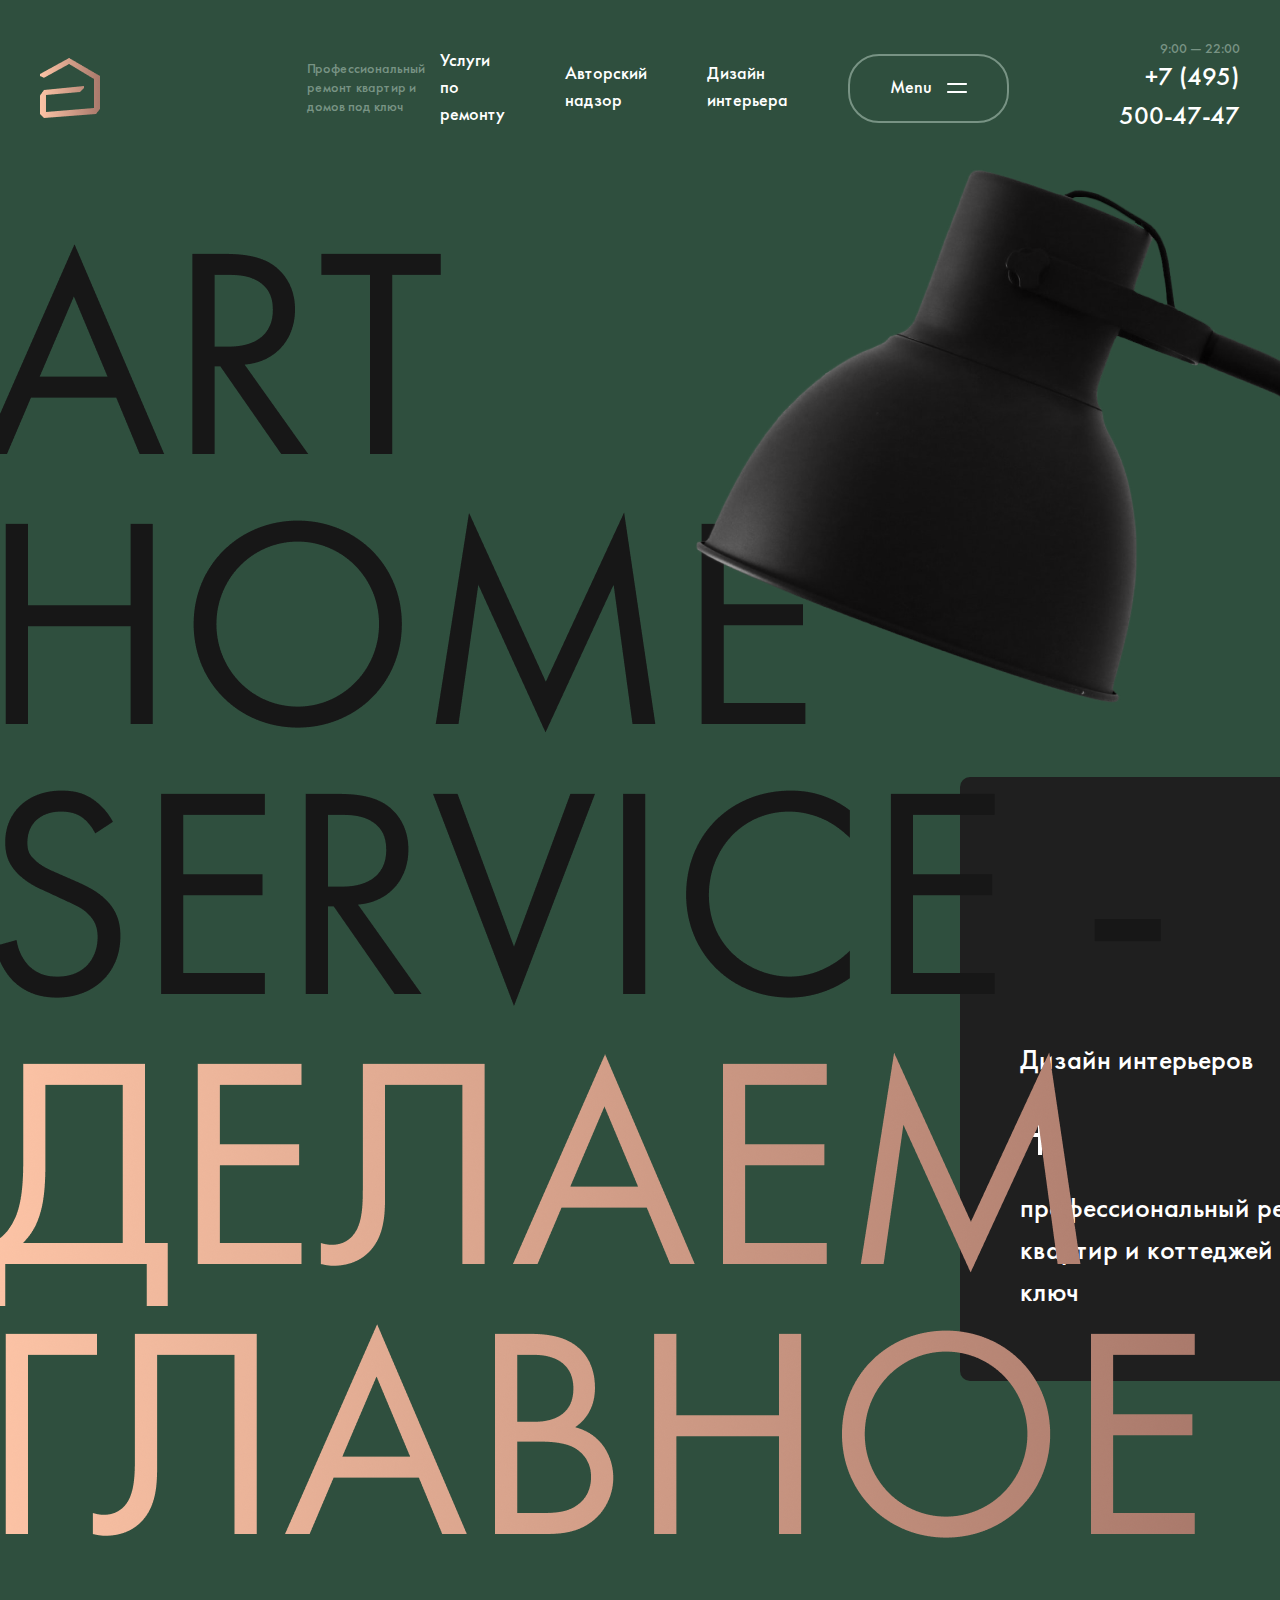
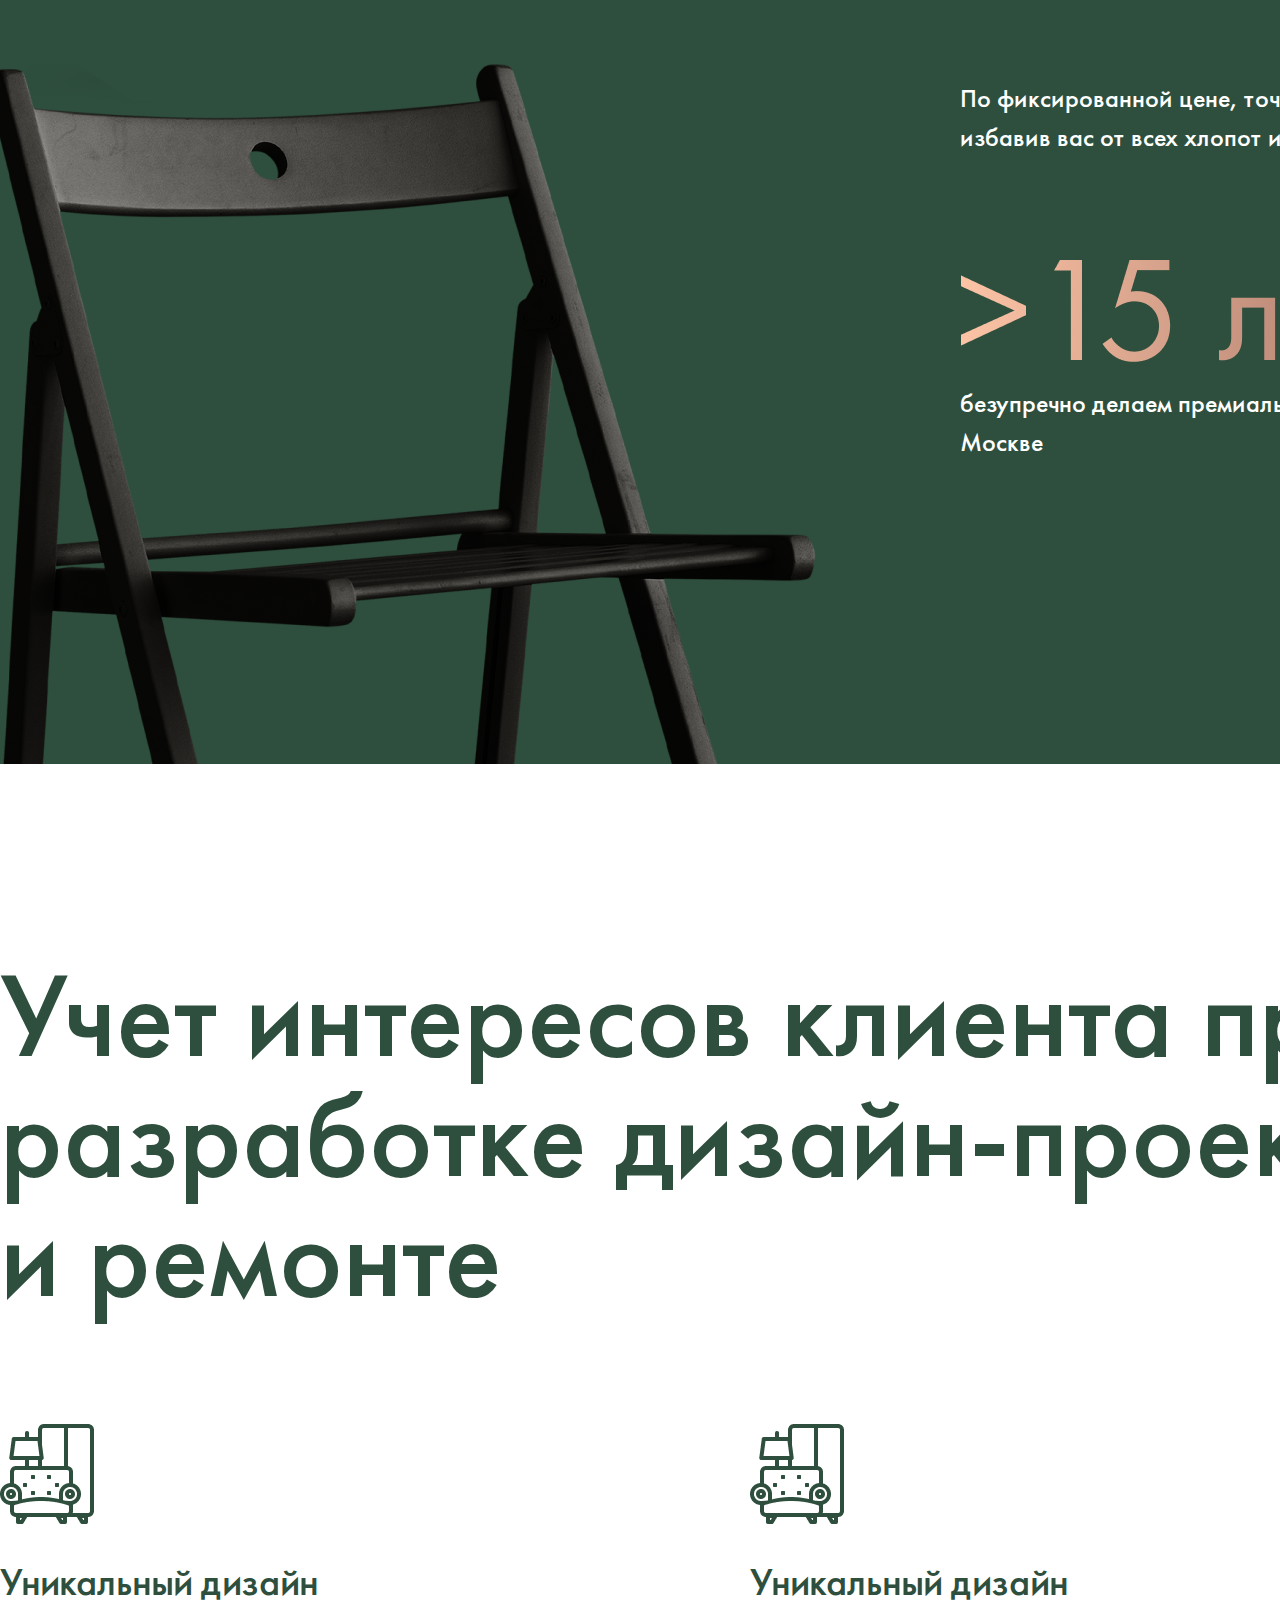
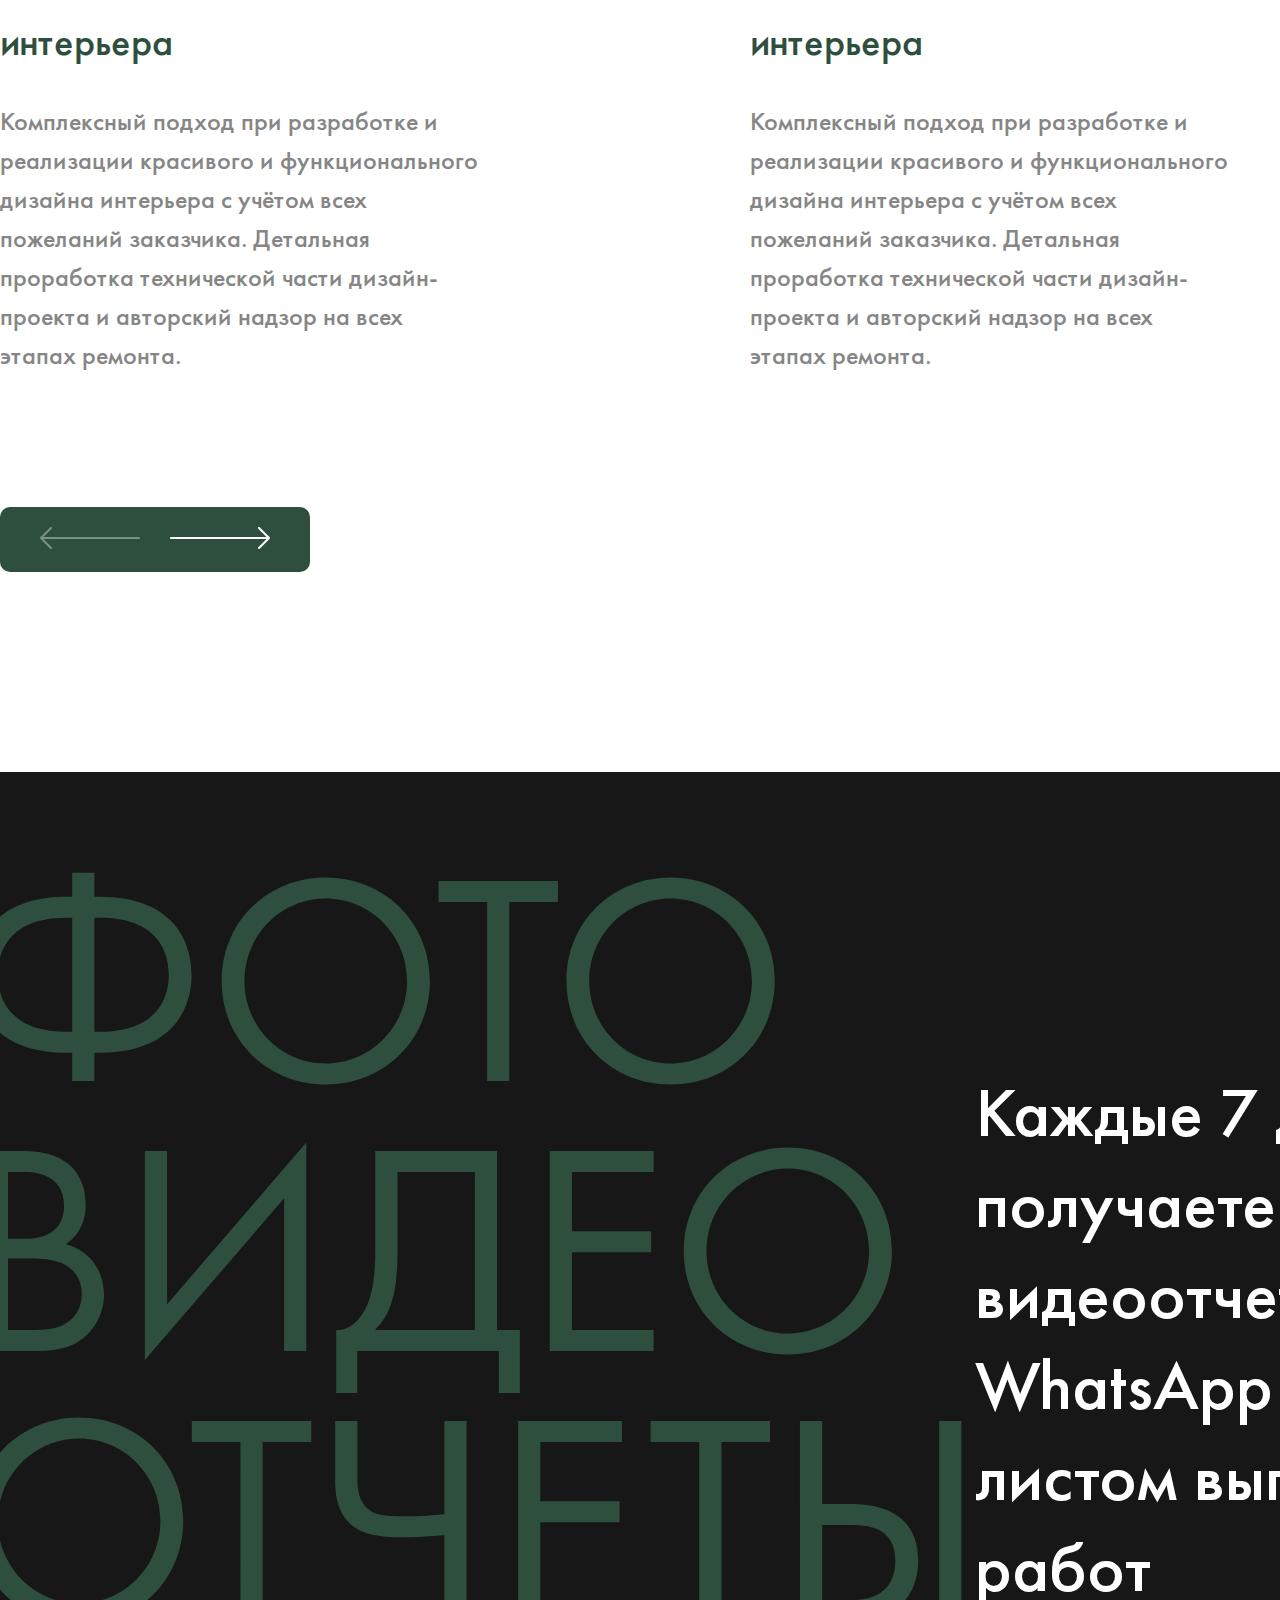
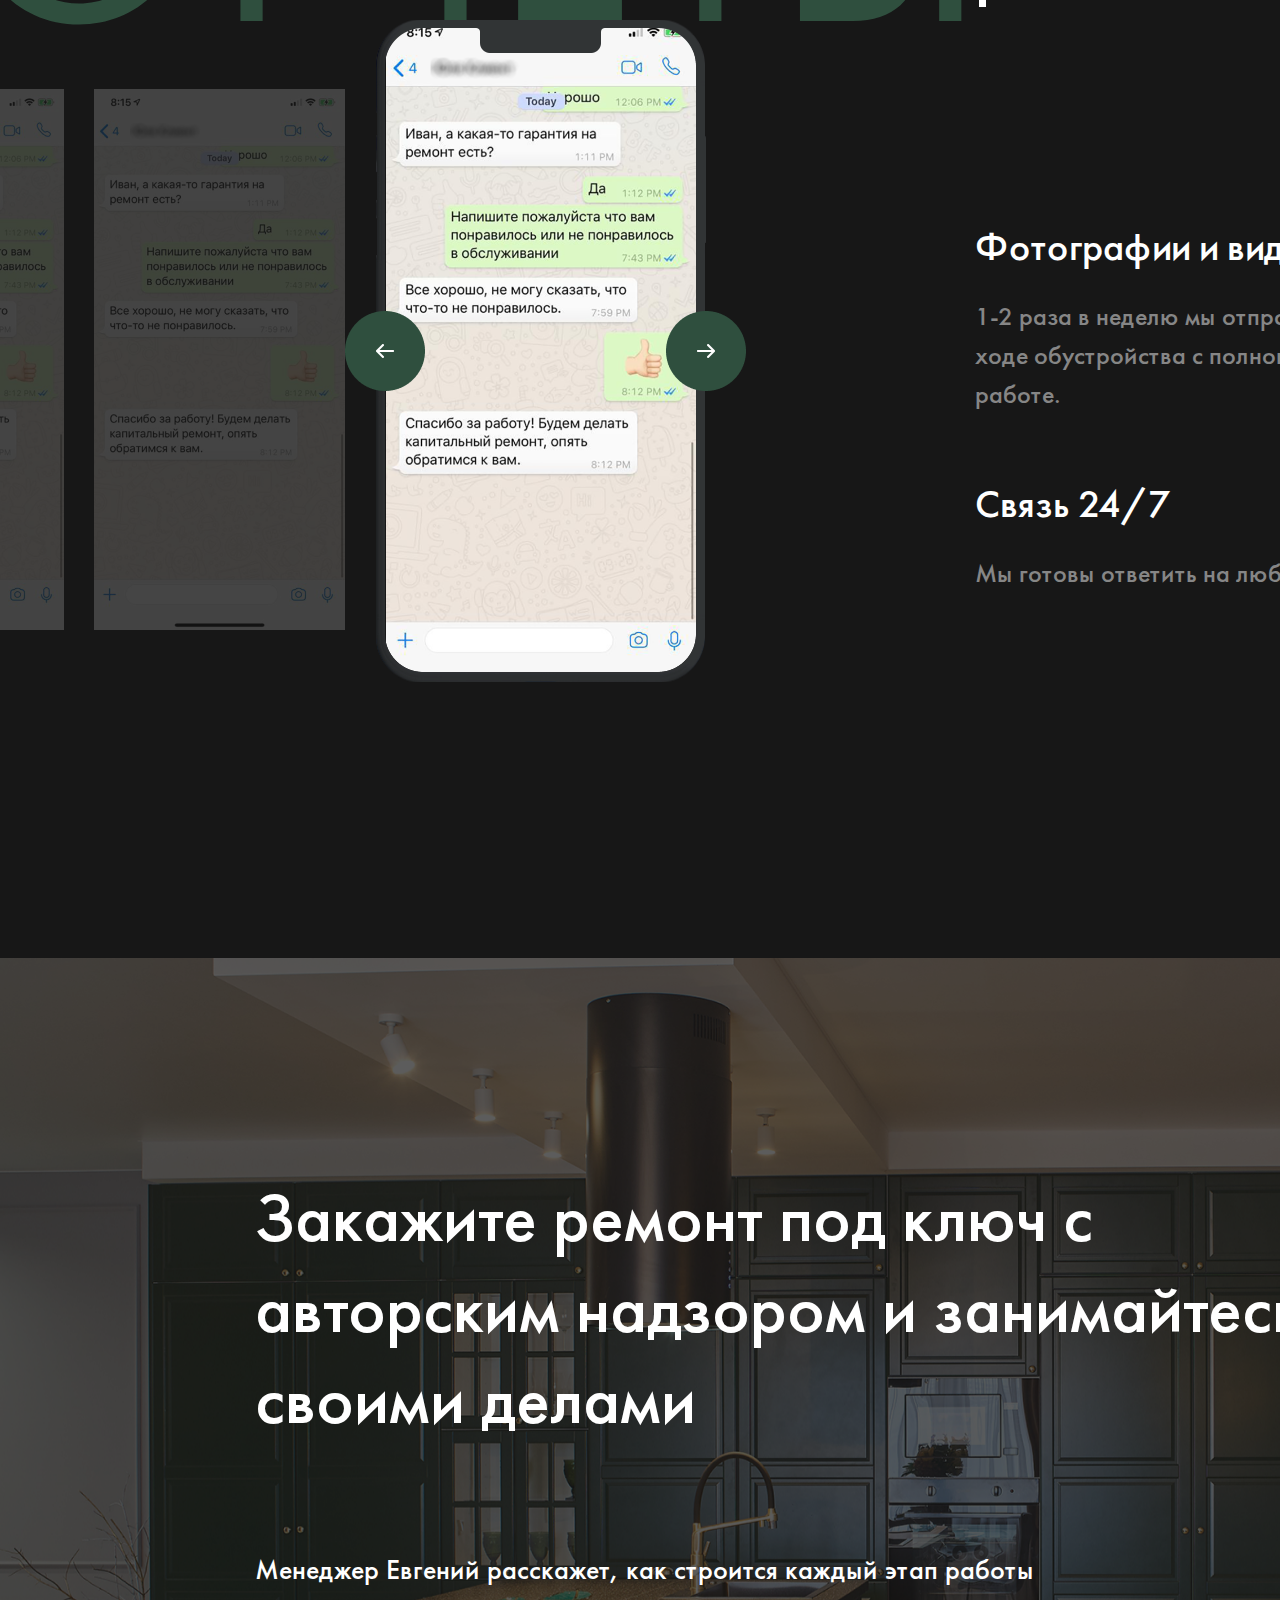
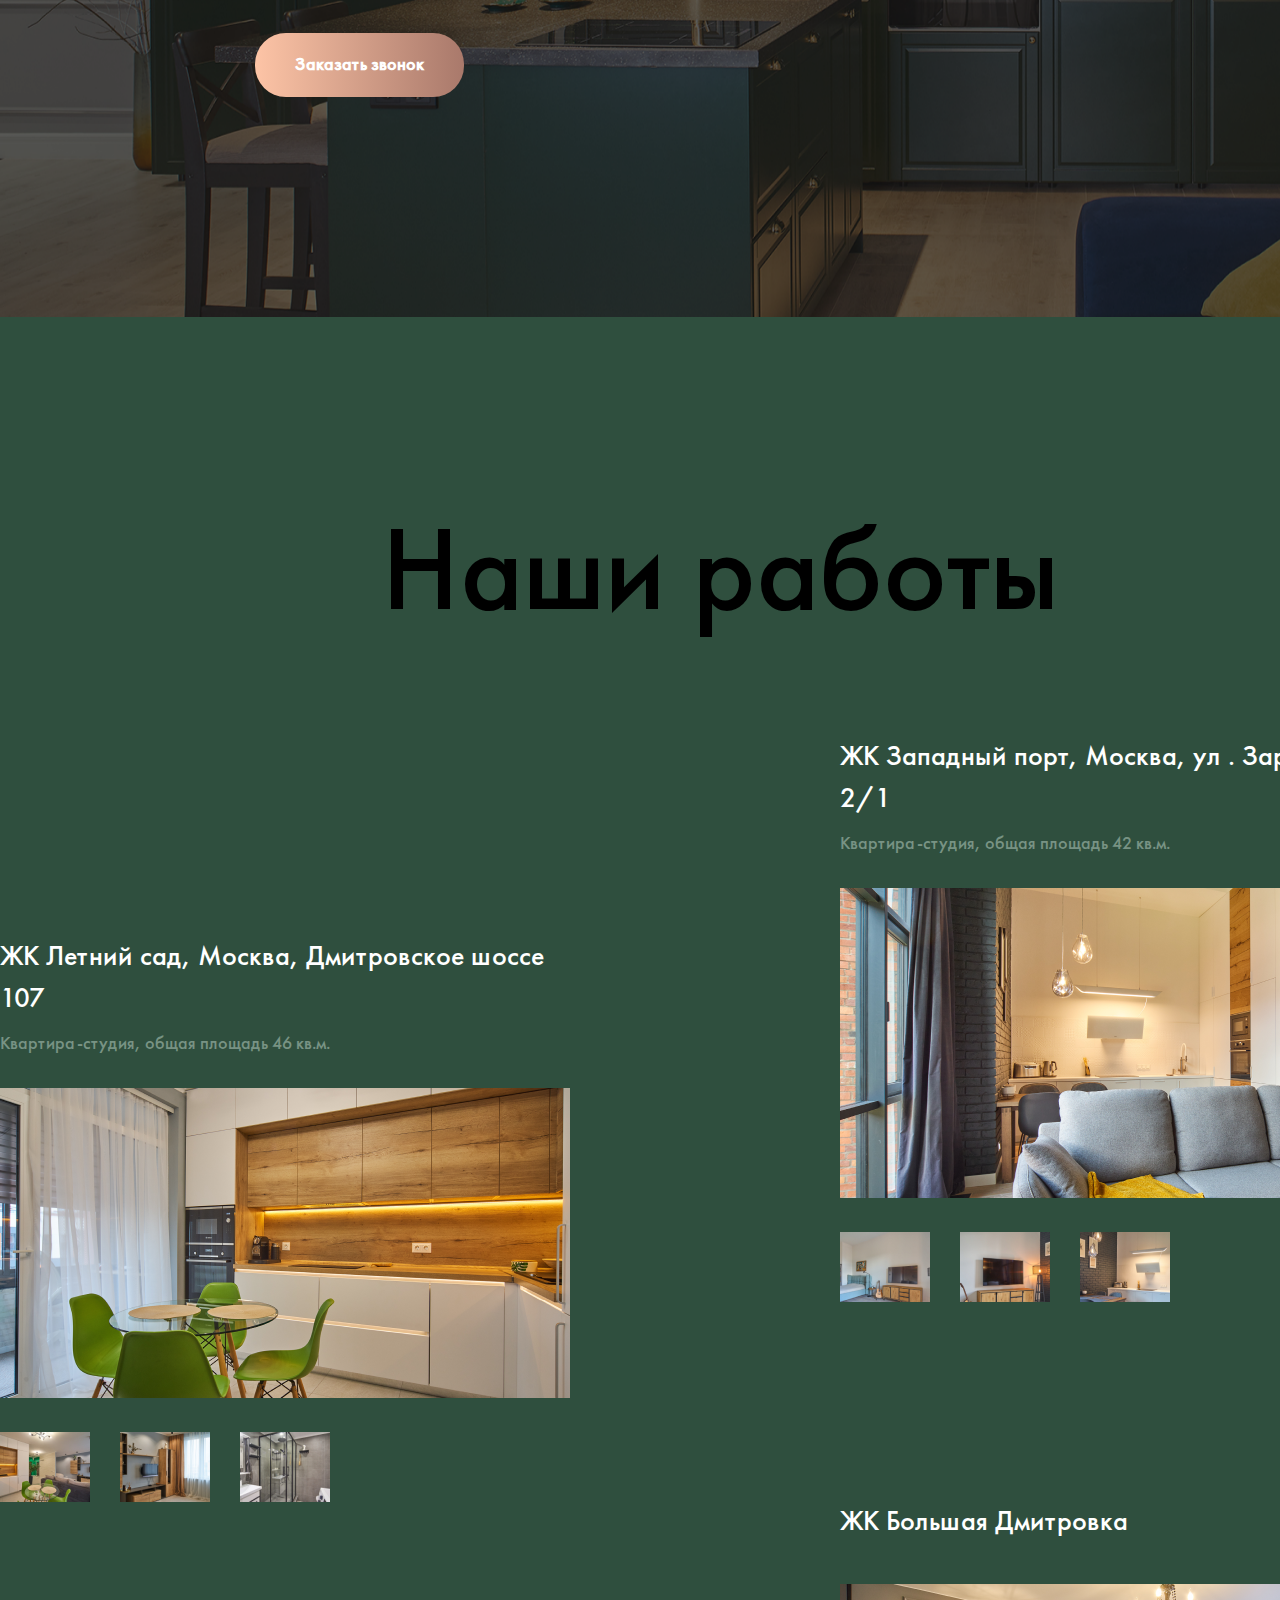
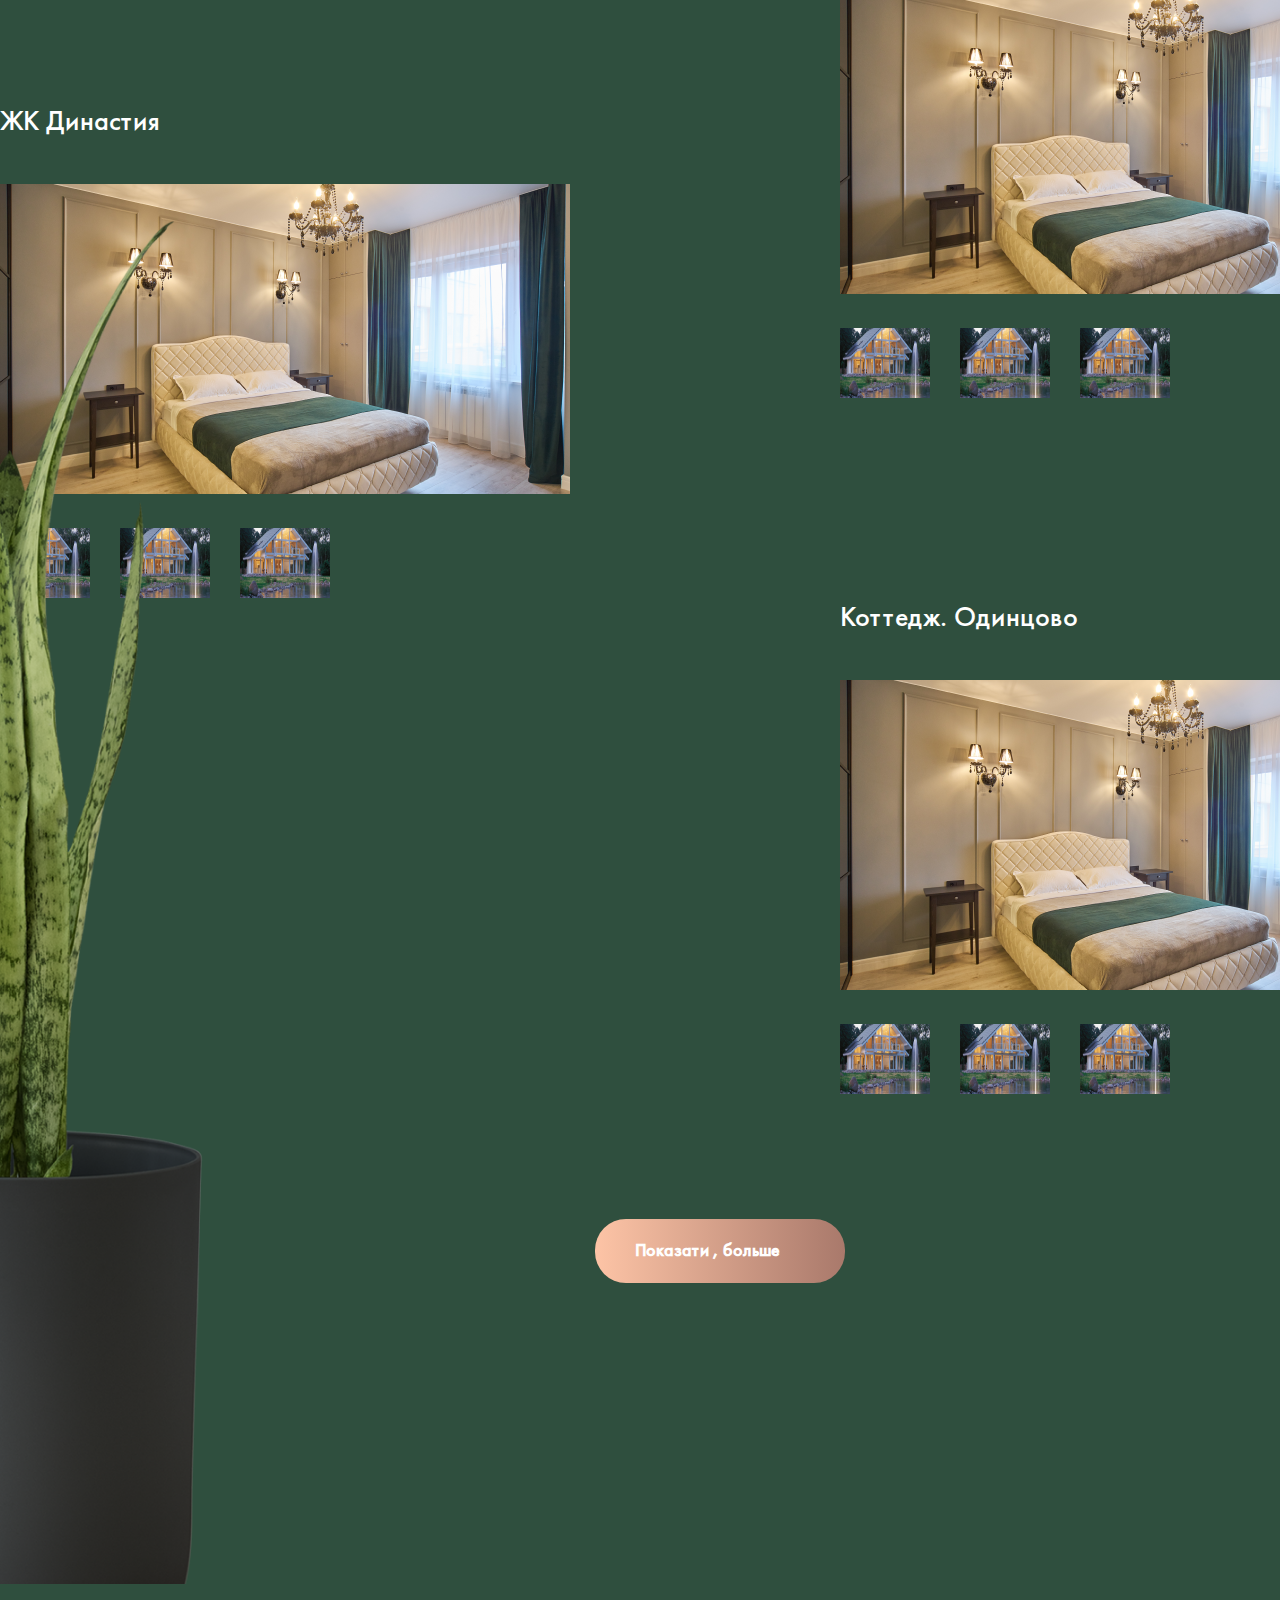
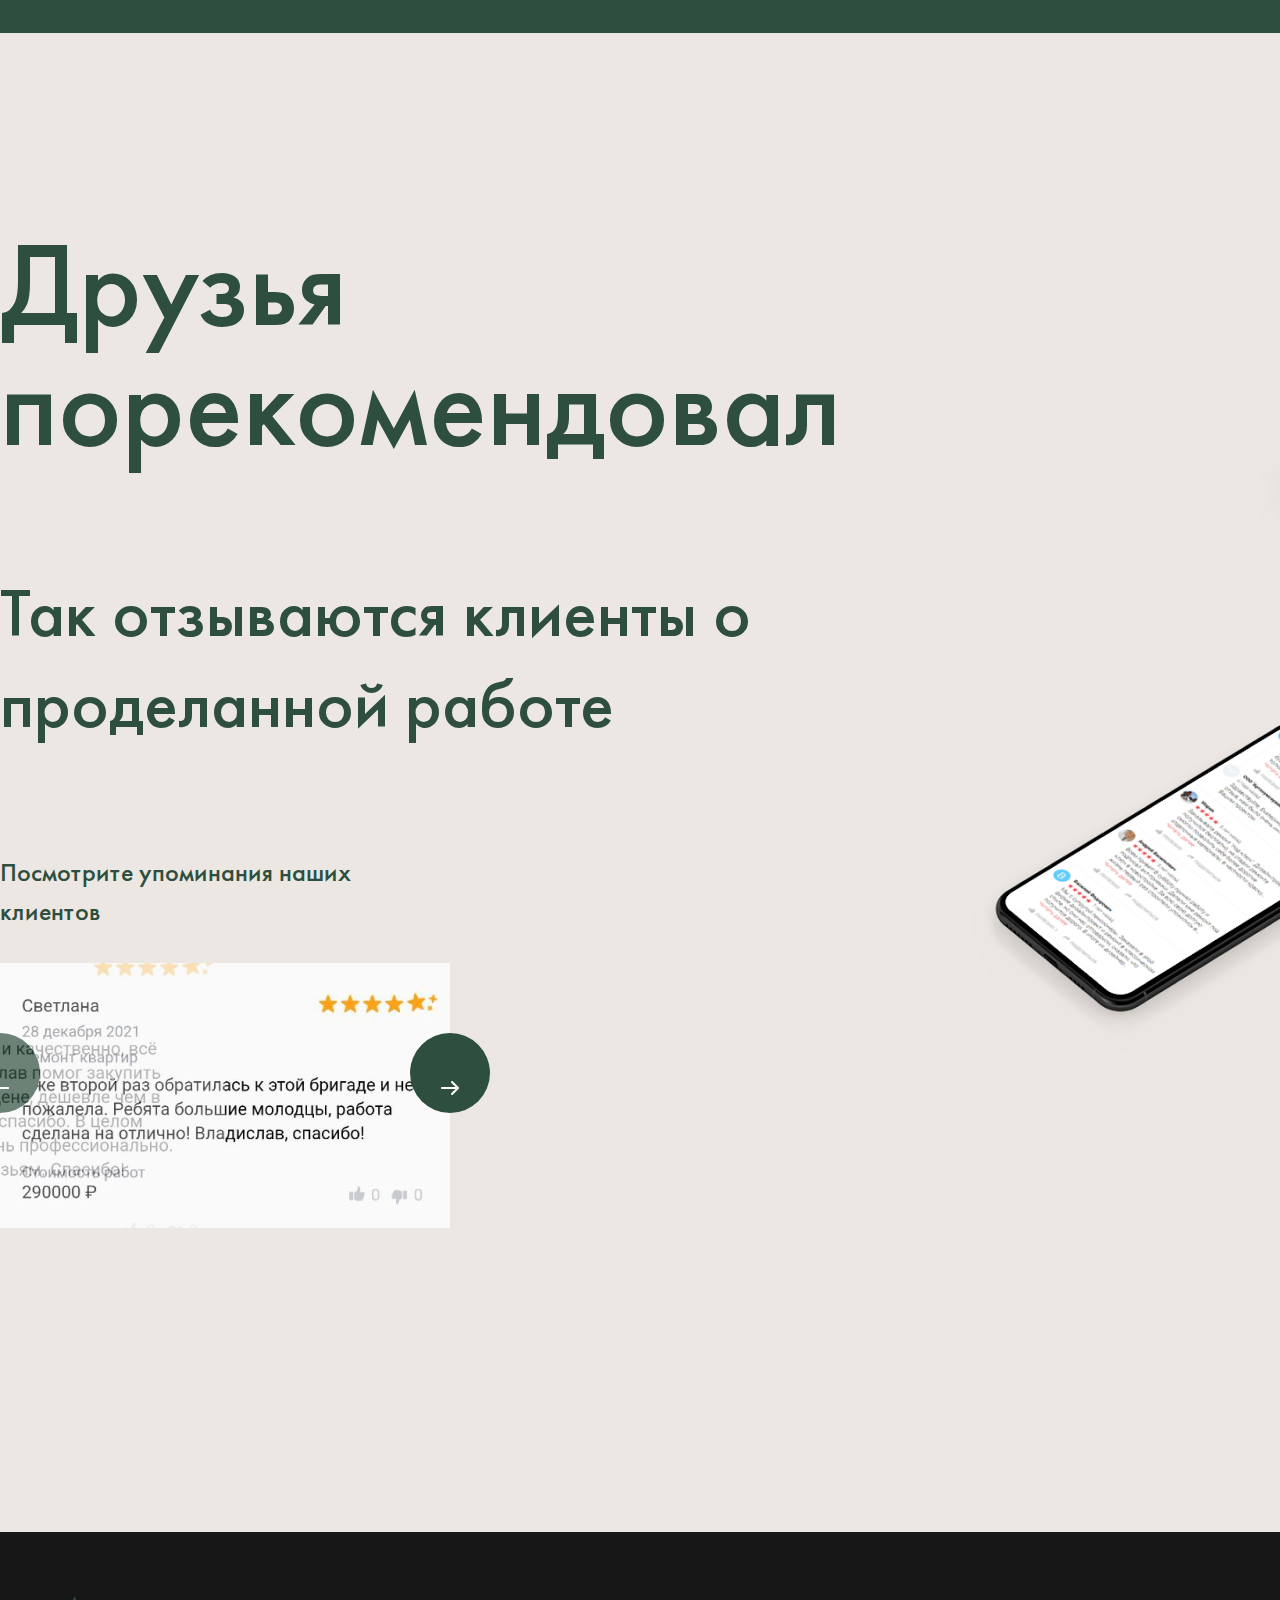
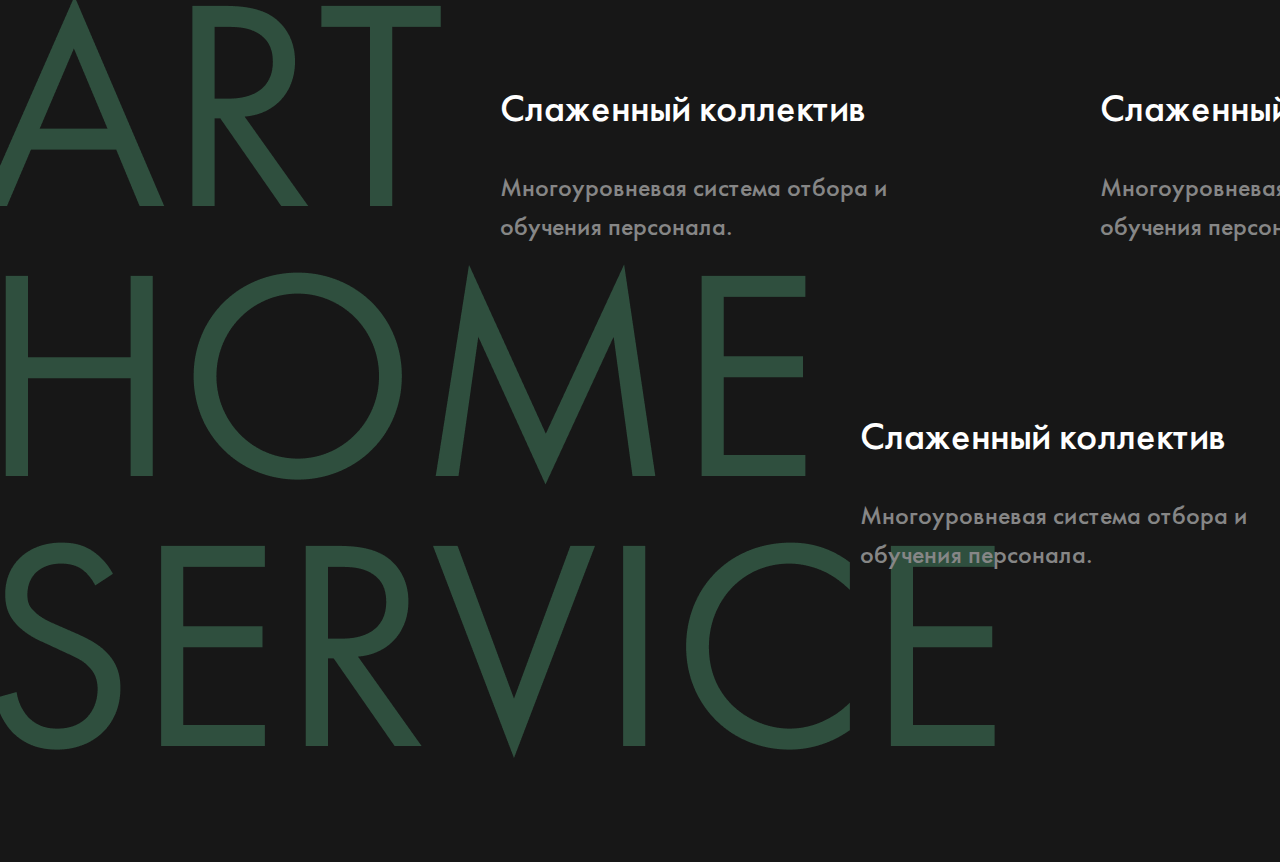
==== index.html @ cd0d554a "Bug Fixed" ====
<!DOCTYPE html>
<html lang="en">
  <head>
    <meta charset="UTF-8" />
    <meta name="viewport" content="width=device-width, initial-scale=1.0" />
    <link rel="stylesheet" href="./Font/stylesheet.css" />
    <link rel="stylesheet" href="./style/style.css" />
    <title>Art Home</title>
  </head>
  <body>
    <header>
      <div class="container-fluid">
        <nav class="navbar full-flex">
          <div class="navbar-left full-flex">
            <img src="./images/logo.png" alt="logo" class="logo" />

            <p class="logo-text col-4">
              Профессиональный ремонт квартир и домов под ключ
            </p>
          </div>
          <div class="navbar-right full-flex">
            <ul class="nav-menu full-flex">
              <li class="nav-item"><a href="#!">Услуги по ремонту</a></li>
              <li class="nav-item"><a href="#!">Авторский надзор</a></li>
              <li class="nav-item"><a href="#!">Дизайн интерьера</a></li>
            </ul>

            <button class="navbar-menu-btn full-flex">
              Menu <img src="./images/svg/IconInterface.svg" alt="svg" />
            </button>

            <a href="#!" class="number">
              <span class="number-time">9:00 — 22:00</span>
              <span class="number-num">+7 (495) 500-47-47</span>
            </a>
          </div>
        </nav>
      </div>

      <div class="container">
        <div class="hero col-4">
          <div class="hero-top">
            <!-- <img src="./images/img.png" class="hero-bg" alt="png"> -->
            <p class="hero-top-text">Дизайн интерьеров</p>
            <img src="./images/svg/plus.svg" alt="svg" />
            <p class="hero-top-text">
              профессиональный ремонт квартир и коттеджей под ключ
            </p>
          </div>
          <div class="hero-bottom">
            <p class="hero-bottom-text">
              По фиксированной цене, точно в срок и избавив вас от всех хлопот и
              стрессов.
            </p>

            <img src="./images/_15 лет.png" alt="png" />
            <p class="hero-bottom-text">
              безупречно делаем премиальный ремонт в Москве
            </p>
          </div>
        </div>
      </div>

      <div class="absolutes">
        <img class="bg-text" src="./images/text-bg-header.png" alt="png" />
        <img class="bg-lamp" src="./images/lamp.png" alt="png" />
        <img class="bg-chair" src="./images/chair.png" alt="png" />
      </div>
    </header>

    <main>
      <section class="advertisement">
        <div class="container">
          <h2 class="advert-title section-title-green">
            Учет интересов клиента при разработке дизайн-проекта и ремонте
          </h2>
          <div class="row">
            <div class="col-4">
              <div class="card">
                <img src="./images/design.png" alt="" />
                <h3 class="card-title">Уникальный дизайн интерьера</h3>
                <p class="card-description">
                  Комплексный подход при разработке и реализации красивого и
                  функционального дизайна интерьера с учётом всех пожеланий
                  заказчика. Детальная проработка технической части
                  дизайн-проекта и авторский надзор на всех этапах ремонта.
                </p>
              </div>
            </div>
            <div class="col-4">
              <div class="card">
                <img src="./images/design.png" alt="" />
                <h3 class="card-title">Уникальный дизайн интерьера</h3>
                <p class="card-description">
                  Комплексный подход при разработке и реализации красивого и
                  функционального дизайна интерьера с учётом всех пожеланий
                  заказчика. Детальная проработка технической части
                  дизайн-проекта и авторский надзор на всех этапах ремонта.
                </p>
              </div>
            </div>
          </div>
          <div class="buttons">
            <button class="next">
              <img src="./images/svg/IconInterface (1).svg" alt="" />
            </button>
            <button class="prev">
              <img src="./images/svg/IconInterface (2).svg" alt="" />
            </button>
          </div>
        </div>
      </section>

      <section class="foto_video">
        <div class="pointer">
          <img class="fotoo" src="./images/фото видео отчеты (1).svg" alt="" />
          <img class="gallery" src="./images/gallery.png" alt="" />
          <img class="armchair" src="./images/armchair.png" alt="" />
        </div>
        <div class="text">
          <h1>
            Каждые 7 дней вы получаете <span>фото- и видеоотчет</span> на
            WhatsApp с чек-листом выполненных работ
          </h1>
          <h2 class="Фотографии">Фотографии и видео</h2>
          <p>
            1-2 раза в неделю мы отправляем вам фотографии и видео о ходе
            обустройства с полноценным отчетом о проделанной работе.
          </p>
          <h2>Связь 24/7</h2>
          <p>Мы готовы ответить на любой вопрос в удобное время.</p>
        </div>
      </section>
      <section class="Order">
        <div class="container">
          <div class="repair col-9">
            <h1>
              Закажите ремонт под ключ с авторским надзором и занимайтесь своими
              делами
            </h1>
            <p>Менеджер Евгений расскажет, как строится каждый этап работы</p>
            <button>Заказать звонок</button>
          </div>
        </div>
      </section>
      <section class="out-work">
        <div class="fiower">
          <img class="fiower-img" src="./images/flower.png" alt="" />
        </div>
        <div class="container">
          <h2 class="section-title-gradient">Наши работы</h2>
          <div class="out-work-content">
            <div class="content-left">
              <div class="content-card">
                <h3 class="card-title">
                  ЖК Летний сад, Москва, Дмитровское шоссе 107
                </h3>

                <p class="card-description">
                  Квартира-студия, общая площадь 46 кв.м.
                </p>

                <div class="images">
                  <div class="image-top">
                    <img src="./images/IMGP1030 1.png" alt="" />
                  </div>
                  <div class="image-bottom">
                    <img src="./images/img (2).png" alt="" />
                    <img src="./images/img (3).png" alt="" />
                    <img src="./images/img (4).png" alt="" />
                  </div>
                </div>
              </div>
              <div class="content-card">
                <h3 class="card-title">ЖК Династия</h3>
                <div class="images">
                  <div class="image-top">
                    <img class="image" src="./images/img (1).png" alt="" />
                  </div>
                  <div class="image-bottom">
                    <img src="./images/image 21 (1).png" alt="" />
                    <img src="./images/image 21 (1).png" alt="" />
                    <img src="./images/image 21 (1).png" alt="" />
                  </div>
                </div>
              </div>
            </div>
            <div class="content-right">
              <div class="content-card">
                <h3 class="card-title">
                  ЖК Западный порт, Москва, ул . Заречная 2/1
                </h3>

                <p class="card-description">
                  Квартира-студия, общая площадь 42 кв.м.
                </p>

                <div class="images">
                  <div class="image-top">
                    <img src="./images/img (5).png" alt="" />
                  </div>
                  <div class="image-bottom">
                    <img src="./images/img (6).png" alt="" />
                    <img src="./images/img (7).png" alt="" />
                    <img src="./images/img (8).png" alt="" />
                  </div>
                </div>
              </div>
              <div class="content-card">
                <h3 class="card-title">ЖК Большая Дмитровка</h3>
                <div class="images">
                  <div class="image-top">
                    <img class="image" src="./images/img (1).png" alt="" />
                  </div>
                  <div class="image-bottom">
                    <img src="./images/image 21 (1).png" alt="" />
                    <img src="./images/image 21 (1).png" alt="" />
                    <img src="./images/image 21 (1).png" alt="" />
                  </div>
                </div>
              </div>
              <div class="content-card">
                <h3 class="card-title">Коттедж. Одинцово</h3>
                <div class="images">
                  <div class="image-top">
                    <img class="image" src="./images/img (1).png" alt="" />
                  </div>
                  <div class="image-bottom">
                    <img src="./images/image 21 (1).png" alt="" />
                    <img src="./images/image 21 (1).png" alt="" />
                    <img src="./images/image 21 (1).png" alt="" />
                  </div>
                </div>
              </div>
            </div>
          </div>
          <div class="button">
            <button>Показати , больше</button>
          </div>
        </div>
      </section>
      <section class="Friends">
        <div class="container">
          <div class="recommended">
            <h1>Друзья порекомендовали</h1>
            <p>Так отзываются клиенты о проделанной работе</p>
          </div>
          <div class="look">
            <p>Посмотрите упоминания наших клиентов</p>
            <div class="position">
              <div class="position1">
                <img src="./images/IconInterface (6).png" alt="">
              </div>
              <div class="position2">
                <img src="./images/IconInterface (5).png" alt="">
              </div>
            </div>
            <img src="./images/img2.png" alt="">
          </div>
          <div class="More">
            <img src="./images/rating.svg" alt="">
            <h3>Более 30 живых отзывов на <span>profi.ru</span></h3>
          </div>
          <img class="img1" src="./images/img1.png" alt="">
          <img class="mockup_main" src="./images/mockup_main.png" alt="">
        </div>
      </section>
      <section class="slide">
        <img src="./images/text_bg.png" class="title-image" alt="png">

        <div class="container">
            <div class="slider">
                <div class="position-slider">
                    <div class="slider-list list-top">
                        <div class="slider-card">
                            <h3 class="slider-card-title">Слаженный коллектив</h3>
                            <p class="slider-card-description">Многоуровневая система отбора и обучения персонала.</p>
                        </div>
                        <div class="slider-card">
                            <h3 class="slider-card-title">Слаженный коллектив</h3>
                            <p class="slider-card-description">Многоуровневая система отбора и обучения персонала.</p>
                        </div>
                    </div>
                    <div class="slider-list list-bottom">
                        <div class="slider-card">
                            <h3 class="slider-card-title">Слаженный коллектив</h3>
                            <p class="slider-card-description">Многоуровневая система отбора и обучения персонала.</p>
                        </div>
                        <div class="slider-card">
                            <h3 class="slider-card-title">Слаженный коллектив</h3>
                            <p class="slider-card-description">Многоуровневая система отбора и обучения персонала.</p>
                        </div>
                    </div>
                </div>
            </div>

        </div>

    </section>
    </main>
  </body>
</html>
---- Font/stylesheet.css ----
@font-face {
    font-family: 'Futura PT';
    src: url('FuturaPTMedium.eot');
    src: url('FuturaPTMedium.eot?#iefix') format('embedded-opentype'),
        url('FuturaPTMedium.woff2') format('woff2'),
        url('FuturaPTMedium.woff') format('woff'),
        url('FuturaPTMedium.ttf') format('truetype');
    font-weight: 500;
    font-style: normal;
    font-display: swap;
}

@font-face {
    font-family: 'Futura PT Demi';
    src: url('FuturaPTDemi.eot');
    src: url('FuturaPTDemi.eot?#iefix') format('embedded-opentype'),
        url('FuturaPTDemi.woff2') format('woff2'),
        url('FuturaPTDemi.woff') format('woff'),
        url('FuturaPTDemi.ttf') format('truetype');
    font-weight: normal;
    font-style: normal;
    font-display: swap;
}

@font-face {
    font-family: 'Futura PT Book';
    src: url('FuturaPTBook.eot');
    src: url('FuturaPTBook.eot?#iefix') format('embedded-opentype'),
        url('FuturaPTBook.woff2') format('woff2'),
        url('FuturaPTBook.woff') format('woff'),
        url('FuturaPTBook.ttf') format('truetype');
    font-weight: normal;
    font-style: normal;
    font-display: swap;
}
---- style/style.css ----
@import url(./global.css);
@import url(./grid.css);
@import url(./navbar.css);

header {
  background-color: var(--color-green);
  padding-bottom: 200px;
  position: relative;
}

header .container {
  display: flex;
  justify-content: end;
}

.hero {
  margin-top: 600px;
}

.hero-top {
  background-color: var(--color-dark2);
  border-radius: 10px;

  margin-bottom: 300px;
  padding: 264px 60px 66px;
}

.hero .hero-top .hero-top-text {
  font-family: Futura PT;
  font-size: 28px;
  font-weight: 400;
  line-height: 42px;
  text-align: left;

  color: var(--color-white);
}

.hero .hero-top img {
  margin: 32px 0 30px;
}

.hero .hero-bottom .hero-bottom-text {
  font-family: Futura PT;
  font-size: 26px;
  font-weight: 400;
  line-height: 39px;
  text-align: left;

  color: var(--color-white);
  margin-bottom: 100px;
}

.hero .hero-bottom img {
  margin-bottom: 20px;
}

.absolutes .bg-text {
  position: absolute;
  left: 0;
  top: 244px;
}

.absolutes .bg-chair {
  position: absolute;
  bottom: 0;
  left: 0;
}

.absolutes .bg-lamp {
  position: absolute;
  right: 0;
  top: 169px;
}

/* ============================================      */

.advertisement {
  padding: 200px 0;
}

.advertisement .row {
  gap: 270px;
}

.advertisement .card {
  display: flex;
  flex-direction: column;
  gap: 30px;
  align-items: flex-start;
}

.advertisement .card .card-title {
  font-family: Futura PT;
  font-size: 40px;
  font-weight: 400;
  line-height: 60px;
  text-align: left;

  color: var(--color-green);
}

.advertisement .card .card-description {
  font-family: Futura PT;
  font-size: 26px;
  font-weight: 400;
  line-height: 39px;
  text-align: left;

  color: var(--color-gray);
}

.advertisement .buttons {
  margin-top: 130px;
  display: flex;
}

.advertisement .buttons button {
  padding: 20px 40px;
  background-color: var(--color-green);
  border: none;
}

.advertisement .buttons .prev {
  border-top-right-radius: 10px;
  border-bottom-right-radius: 10px;
  padding-left: 15px;
}
.advertisement .buttons .next {
  border-top-left-radius: 10px;
  border-bottom-left-radius: 10px;
  padding-right: 15px;
}

.foto_video {
  position: relative;
  background: var(--color-dark);
  padding: 301px 975px 363px;
}

.pointer .fotoo {
  position: absolute;
  left: -20px;
  top: 100px;
}

.pointer .gallery {
  position: absolute;
  top: 848px;
  left: 0px;
}

.pointer .armchair {
  position: absolute;
  right: 0;
  top: 1146px;
}

.text {
  width: 690px;
}

.text h1 {
  font-family: Futura PT;
  font-size: 70px;
  font-weight: 400;
  line-height: 91px;
  text-align: left;
  color: var(--color-white);
}

.text .Фотографии {
  font-family: Futura PT;
  font-size: 40px;
  font-weight: 400;
  line-height: 60px;
  text-align: left;
  color: var(--color-white);
  margin-top: 200px;
}

.text p {
  font-family: Futura PT;
  font-size: 26px;
  font-weight: 400;
  line-height: 39px;
  text-align: left;
  color: var(--color-gray);
  margin-top: 20px;
}

.text h2 {
  font-family: Futura PT;
  font-size: 40px;
  font-weight: 400;
  line-height: 60px;
  text-align: left;
  margin-top: 60px;
  color: var(--color-white);
}

.Order {
  background-image: url(./../images/bg.png);
  background-color: var(--color-dark);
  padding: 220px 255px;
}

.repair h1 {
  font-family: Futura PT;
  font-size: 70px;
  font-weight: 400;
  line-height: 91px;
  text-align: left;
  color: var(--color-white);
}

.repair p {
  font-family: Futura PT;
  font-size: 28px;
  font-weight: 400;
  line-height: 42px;
  text-align: left;
  color: var(--color-white);
  margin-top: 100px;
}

.repair button {
  color: 2;
  padding: 20px 40px;
  border-radius: 31px 31px;
  background: linear-gradient(90deg, #fdc4a6 0%, #a9796b 100%);
  font-family: Futura PT;
  font-size: 18px;
  font-weight: 600;
  line-height: 24.3px;
  text-align: left;
  border: none;
  color: var(--color-white);
  margin-top: 40px;
}

.out-work {
  background-color: var(--color-green);
  padding: 200px 0;
}

.out-work .section-title-gradient {
  margin-bottom: 100px;
}

.out-work .out-work-content {
  display: flex;
  gap: 270px;
}

.out-work .out-work-content .content-left,
.out-work .out-work-content .content-right {
  display: flex;
  flex-direction: column;
  gap: 200px;
  width: 570px;
}

.out-work .out-work-content .content-left {
  padding-top: 200px;
}

.out-work .out-work-content .content-card .card-title {
  font-family: Futura PT;
  font-size: 28px;
  font-weight: 400;
  line-height: 42px;
  text-align: left;
  color: var(--color-white);
  margin-bottom: 10px;
}

.out-work .out-work-content .content-card .card-description {
  font-family: Futura PT;
  font-size: 18px;
  font-weight: 400;
  line-height: 27px;
  text-align: left;

  color: var(--color-green-light);
  margin-bottom: 30px;
}

.out-work .out-work-content .content-card .images .image-bottom {
  display: flex;
  gap: 30px;
  width: 90px;
  height: 70px;
  margin-top: 30px;
}

.out-work .out-work-content .content-card .images .image-bottom img {
  width: 100%;
}

.image-top .image {
  margin-top: 30px;
}

.fiower {
  position: relative;
}

.fiower-img {
  position: absolute;
  left: 0px;
  top: 1304px;
}

.out-work button {
  width: 250px;
  height: 64px;
  padding: 20px 40px;
  border-radius: 31px;
  border: none;
  background: linear-gradient(90deg, #fdc4a6 0%, #a9796b 100%);
  font-family: Futura PT;
  font-size: 18px;
  font-weight: 600;
  line-height: 24.3px;
  text-align: left;
  color: var(--color-white);
  margin: 125px 0px 150px;
}

.out-work .button {
  display: flex;
  justify-content: center;
}

.Friends {
  position: relative;
  padding: 200px 0px 300px;
  background: var(--color-light-beige);
}

.recommended {
  width: 930px;
  z-index: 1;
}

.recommended h1 {
  font-family: Futura PT;
  font-size: 120px;
  font-weight: 400;
  line-height: 120px;
  text-align: left;
  color: var(--color-green);
}

.recommended p {
  font-family: Futura PT;
  font-size: 70px;
  font-weight: 400;
  line-height: 91px;
  text-align: left;
  color: var(--color-green);
  margin-top: 100px;
}

.look {
  width: 450px;
  margin-top: 100px;
}

.look p {
  font-family: Futura PT;
  font-size: 26px;
  font-weight: 400;
  line-height: 39px;
  text-align: left;
  color: var(--color-green);
  width: 434px;
}

.look img {
  margin-top: 30px;
}

.position {
  position: relative;
}

.position .position1,
.position .position2 {
  width: 80px;
  height: 80px;
  border-radius: 40px;
  background: var(--color-green);
  display: flex;
  align-items: center;
  justify-content: center;
  position: absolute;
  top: 100px;
}

.position .position1 {
  left: -40px;
}

.position .position2 {
  left: 410px;
}

.More {
  position: absolute;
  left: 1095px;
  top: 582px;
  z-index: 1;
}

.More h3 {
  font-family: Futura PT;
  font-size: 40px;
  font-weight: 400;
  line-height: 60px;
  text-align: left;
  margin-top: 400px;
  width: 310px;
}

.More h3 samp {
  color: linear-gradient(90deg, #fdc4a6 0%, #a9796b 100%);
}

.img1 {
  position: absolute;
  top: 930px;
  left: 0px;
}

.mockup_main {
  position: absolute;
  left: 839px;
  top: 0px;
  z-index: 2;
}

.slide {
  padding: 148px 0;
  background-color: var(--color-dark);
  position: relative;
  height: 930px;
  overflow: hidden;
}

.slide .title-image {
  position: absolute;
  top: 60px;
  left: 0;
}

.slide .slider {
  position: relative;
  padding-left: 500px;
}

.slide .slider .position-slider {
  position: absolute;
}

.slider .position-slider .slider-list {
  display: flex;
  align-items: center;
  gap: 150px;
}

.slider .position-slider .list-bottom {
  margin-top: 160px;
  padding-left: 360px;
}

.slider .position-slider .slider-list .slider-card{
  width: 450px;
}

.slider .position-slider .slider-list .slider-card-title {
  font-family: Futura PT;
  font-size: 40px;
  font-weight: 400;
  line-height: 60px;
  text-align: left;

  color: var(--color-white);
  margin-bottom: 30px;
}

.slider .position-slider .slider-list .slider-card-description {
  font-family: Futura PT;
  font-size: 26px;
  font-weight: 400;
  line-height: 39px;
  text-align: left;

  color: var(--color-gray);
}
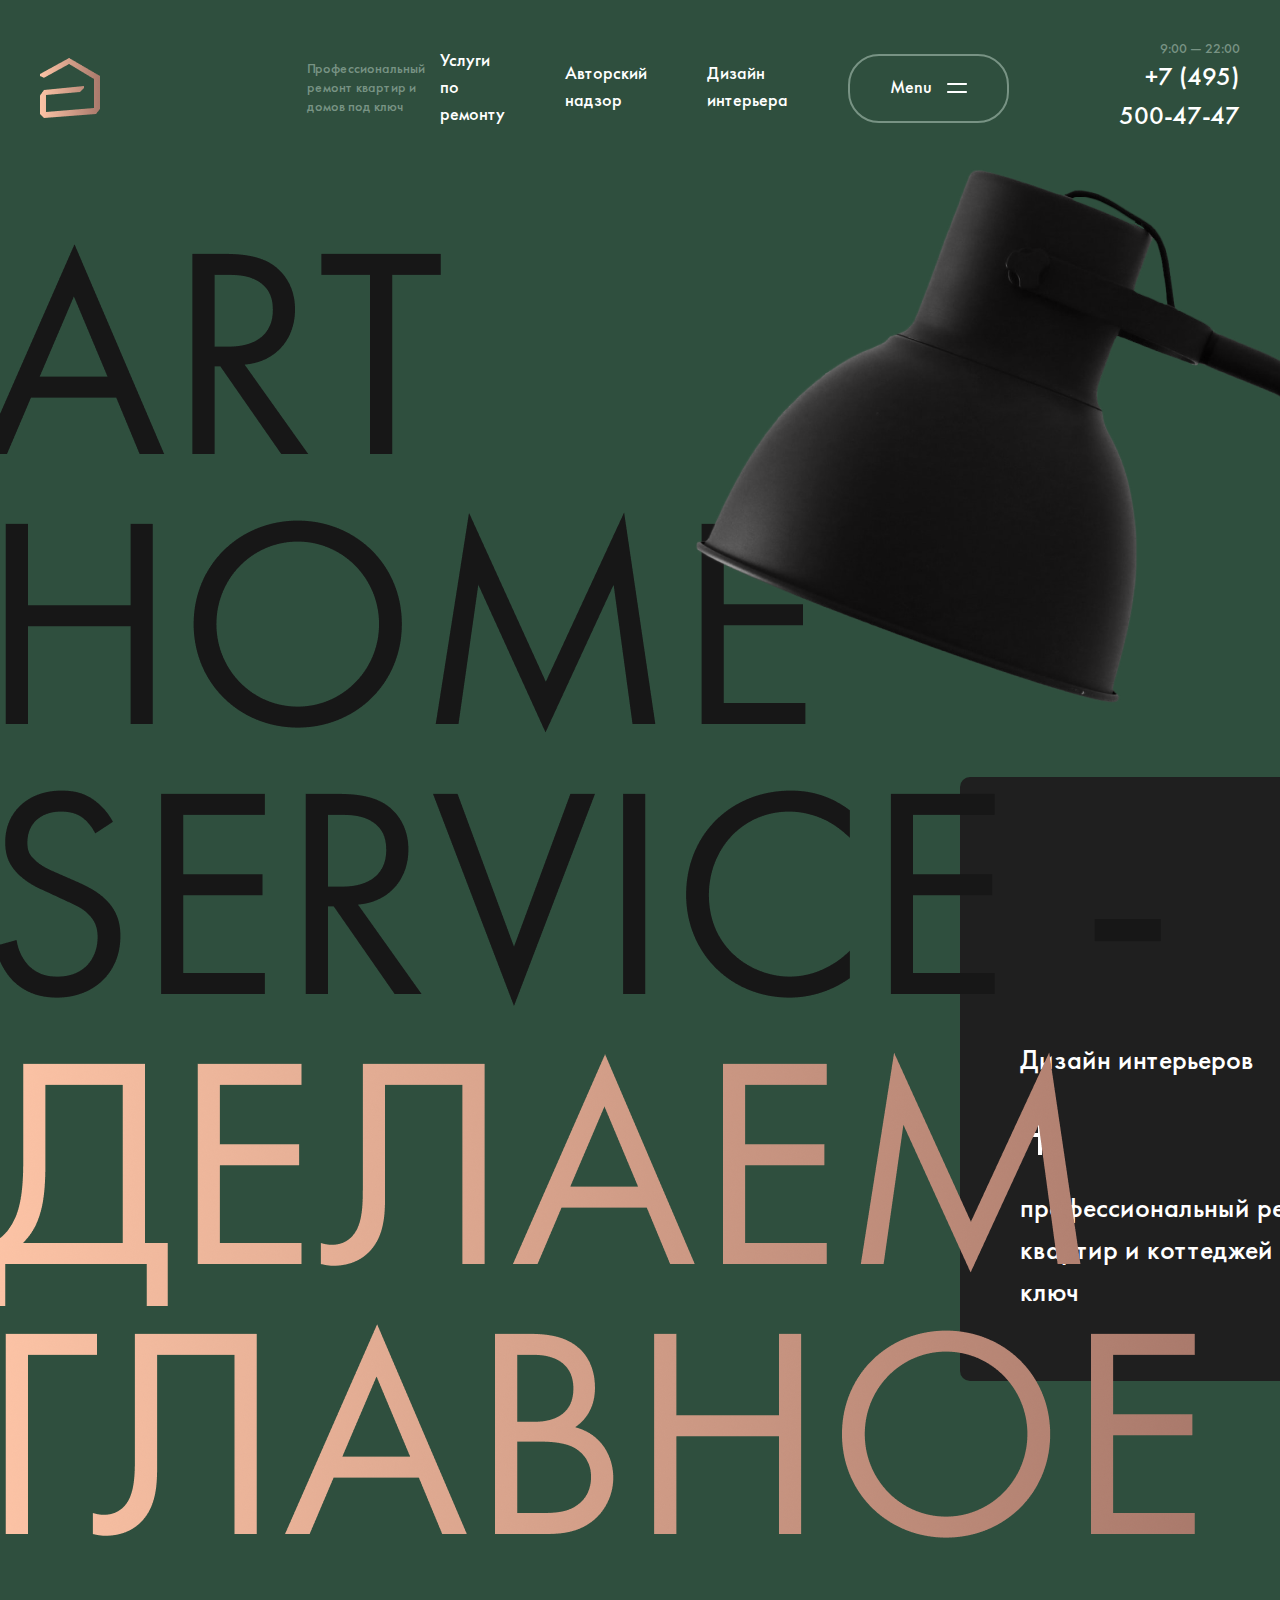
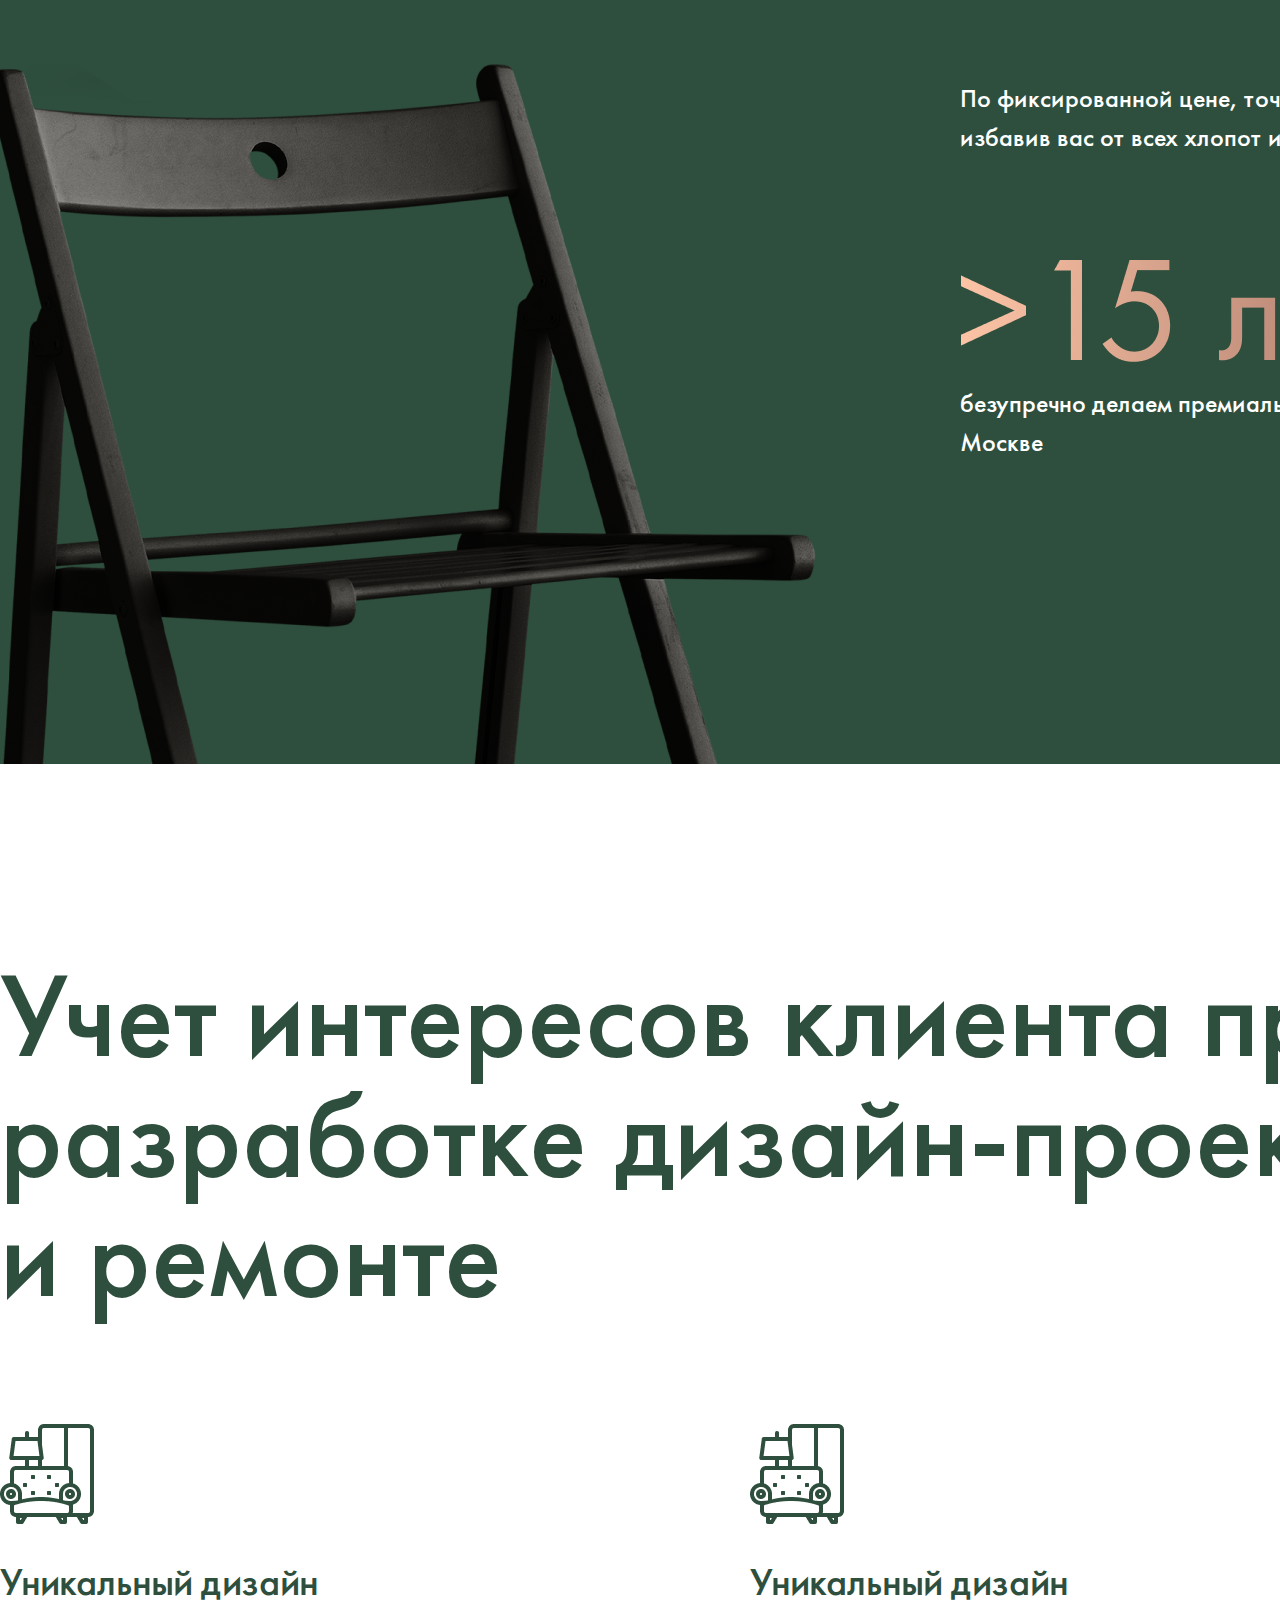
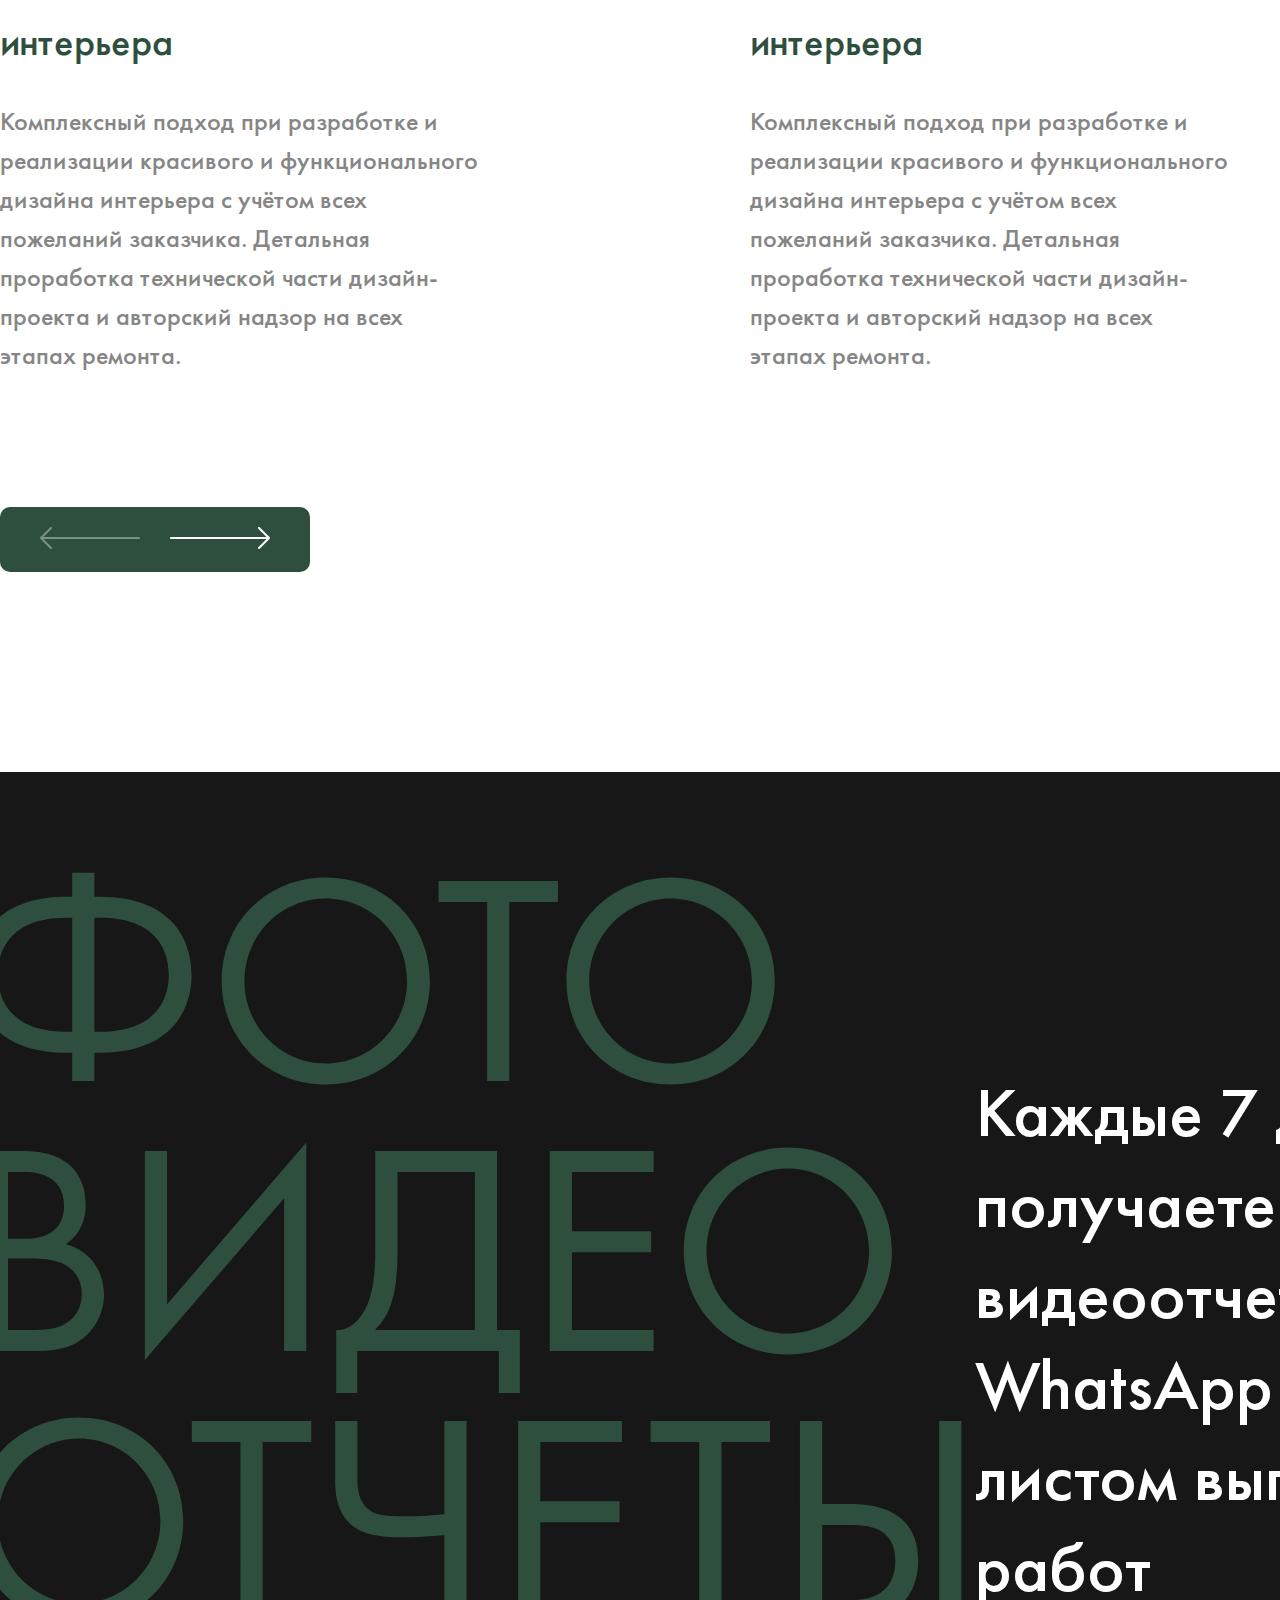
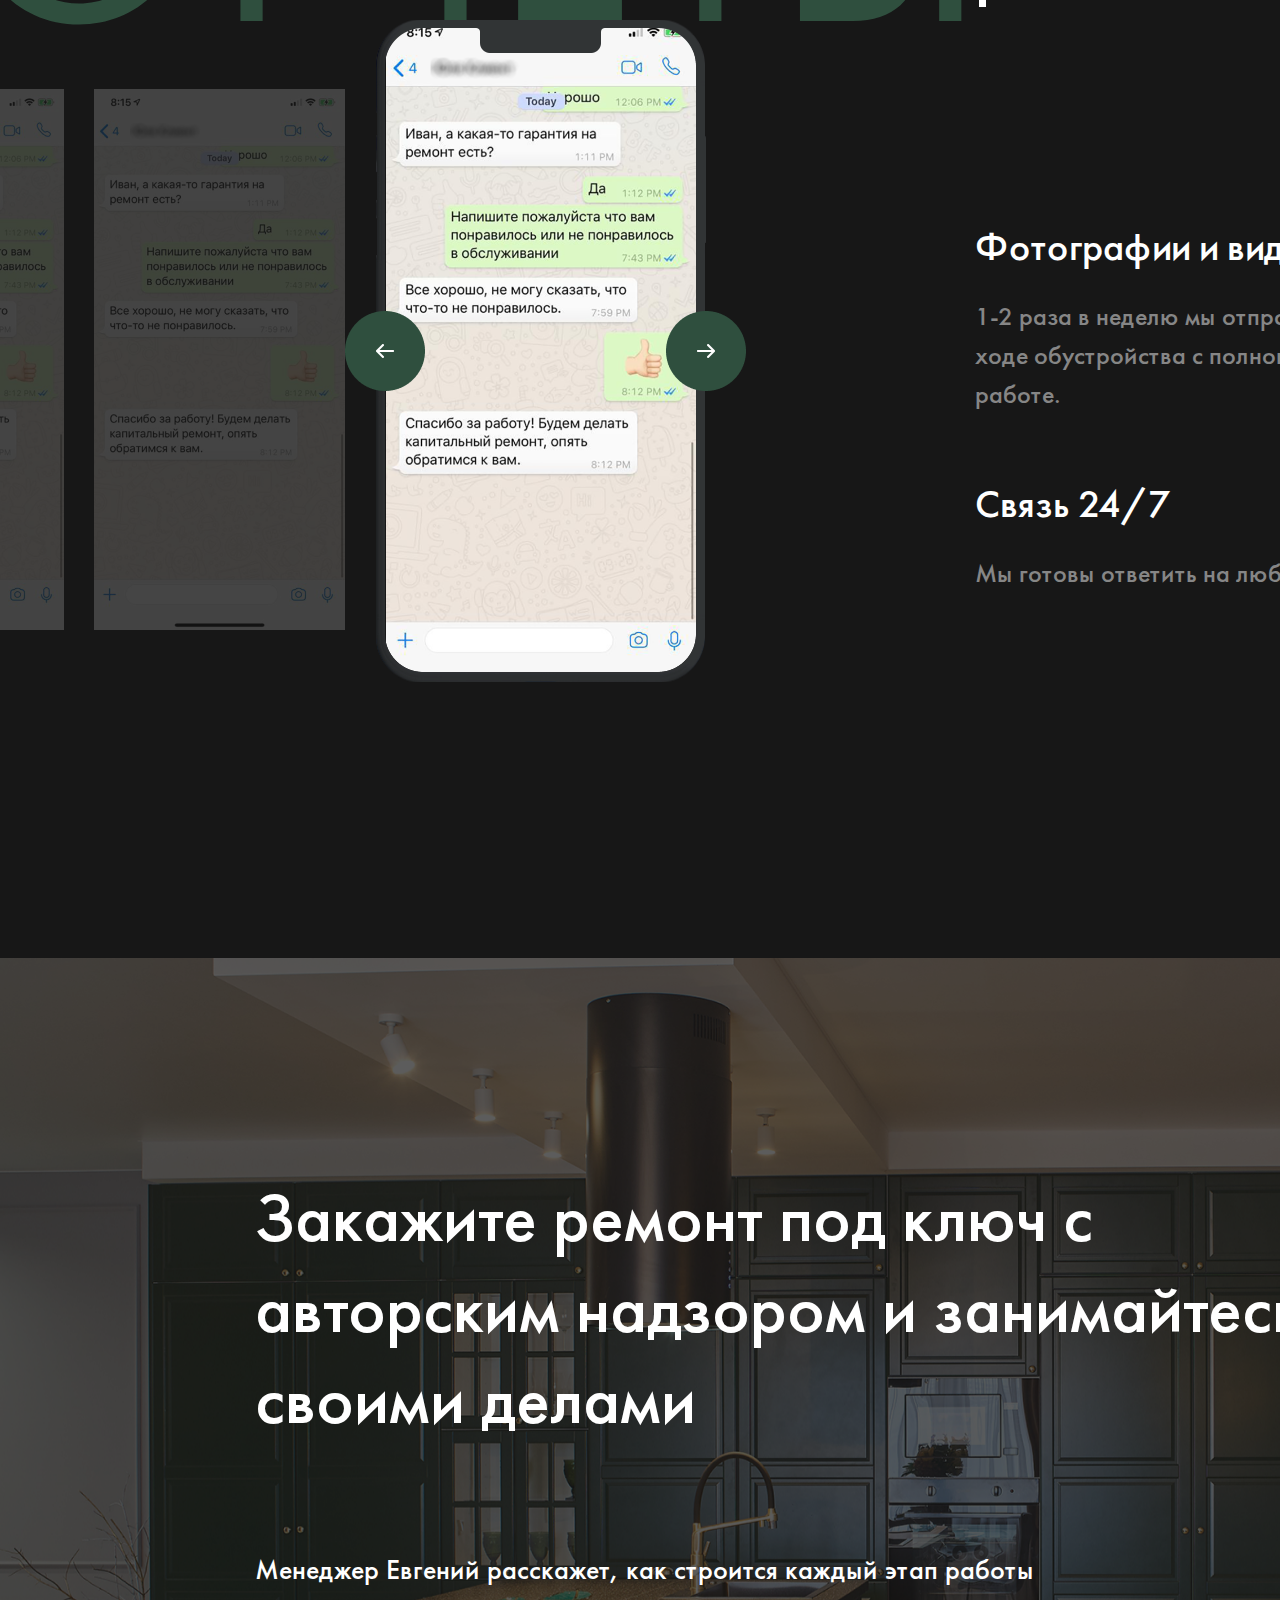
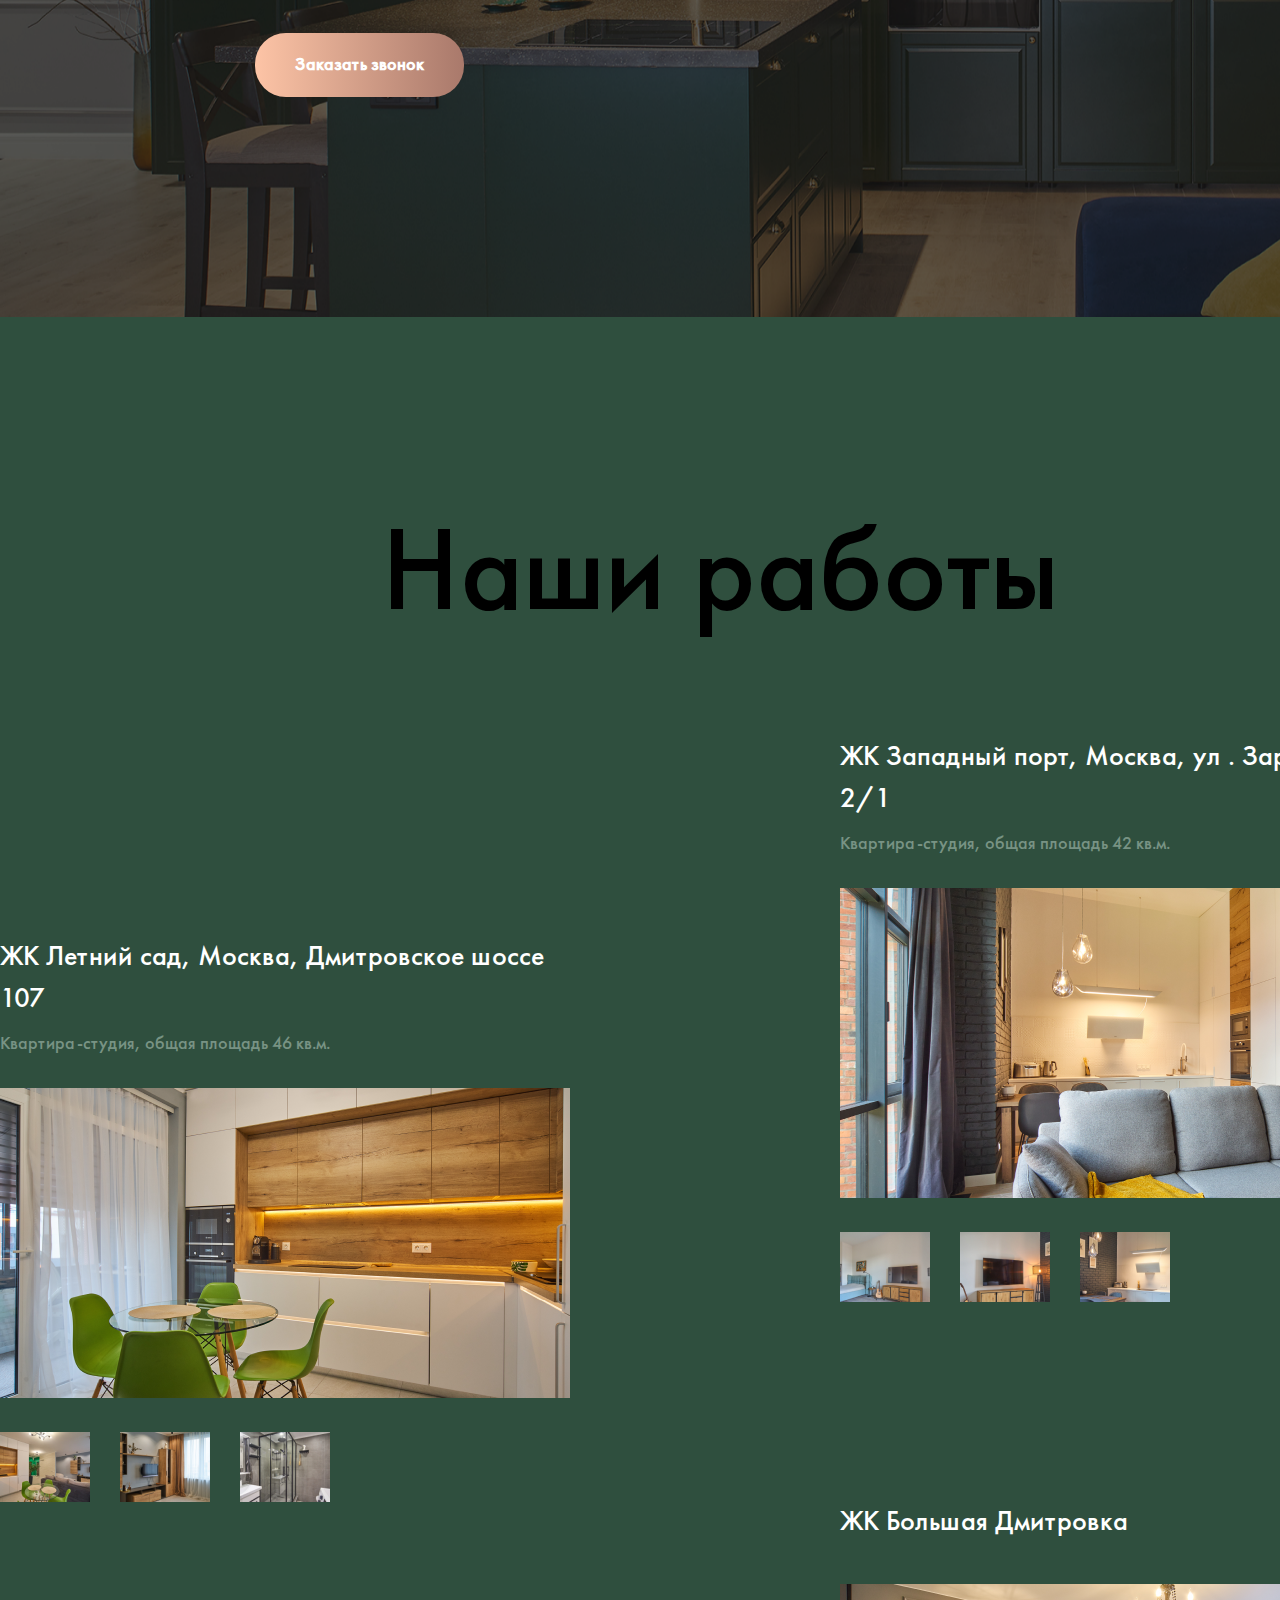
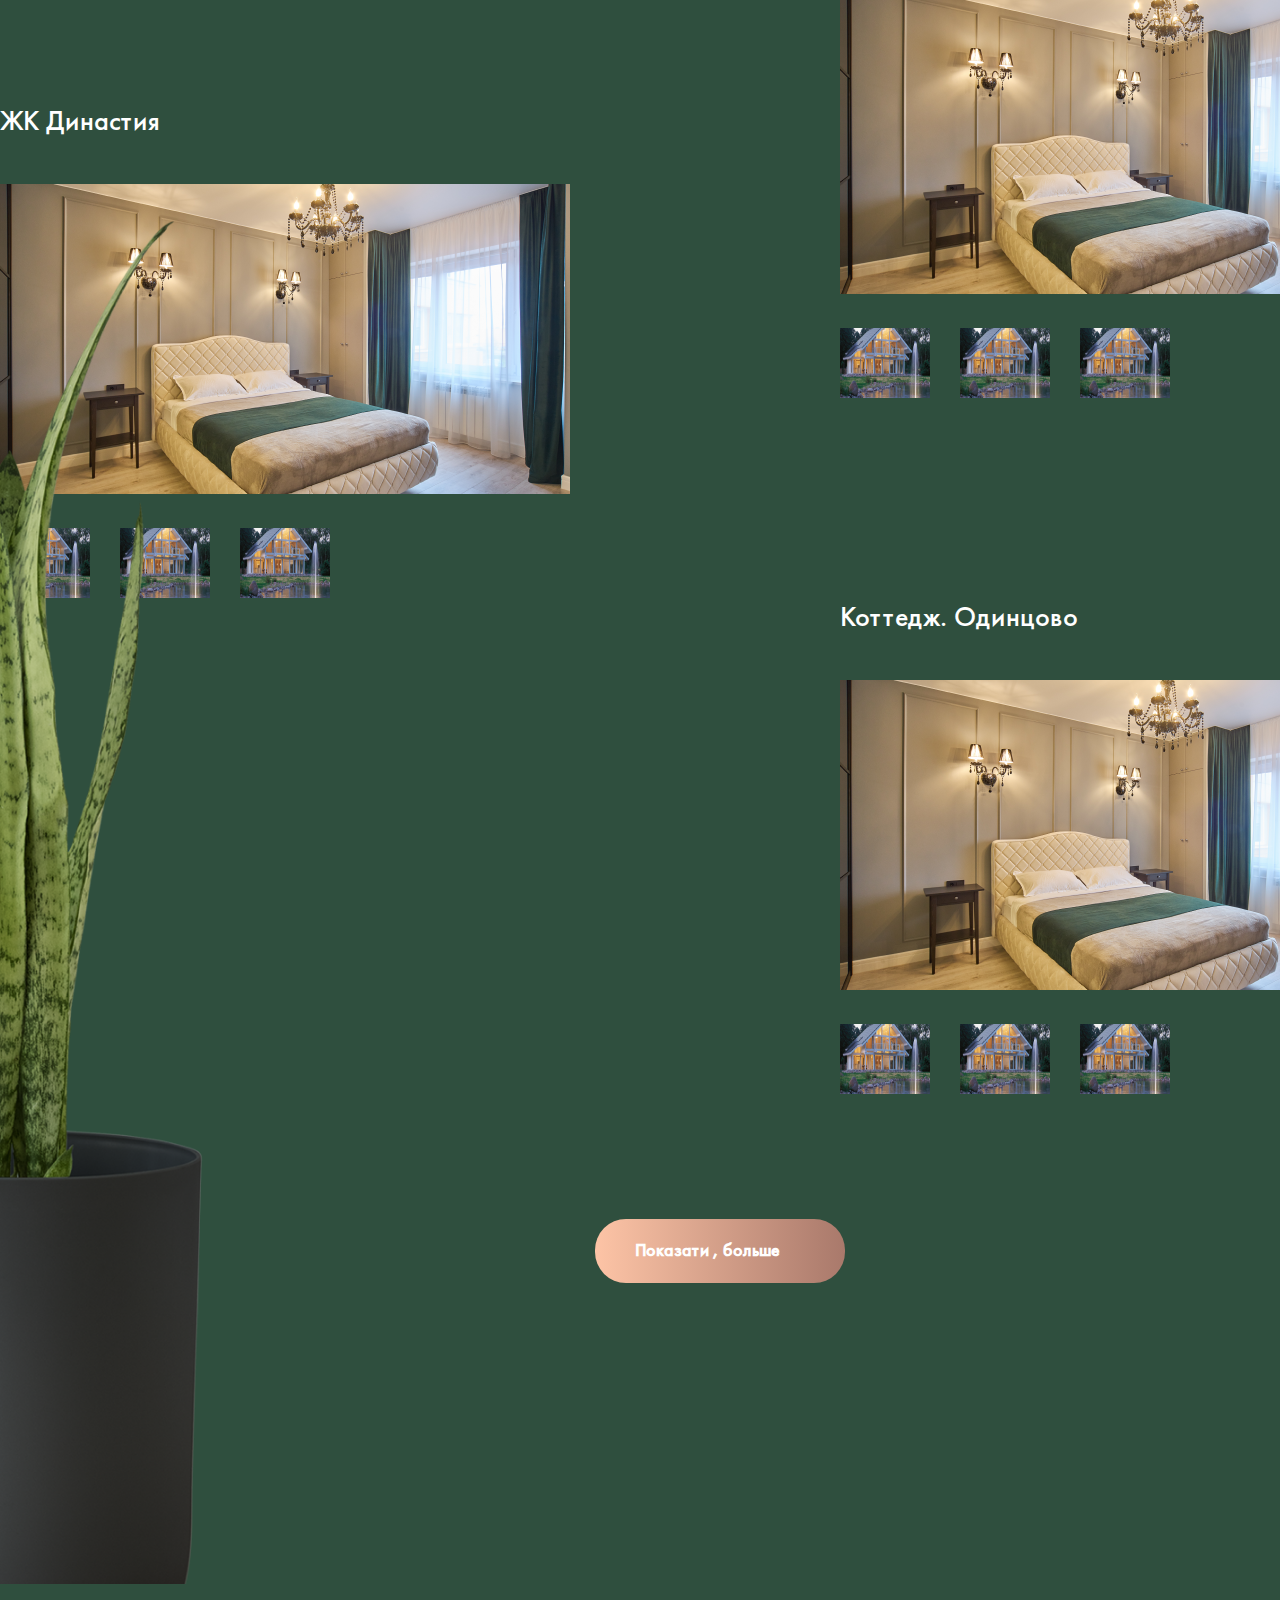
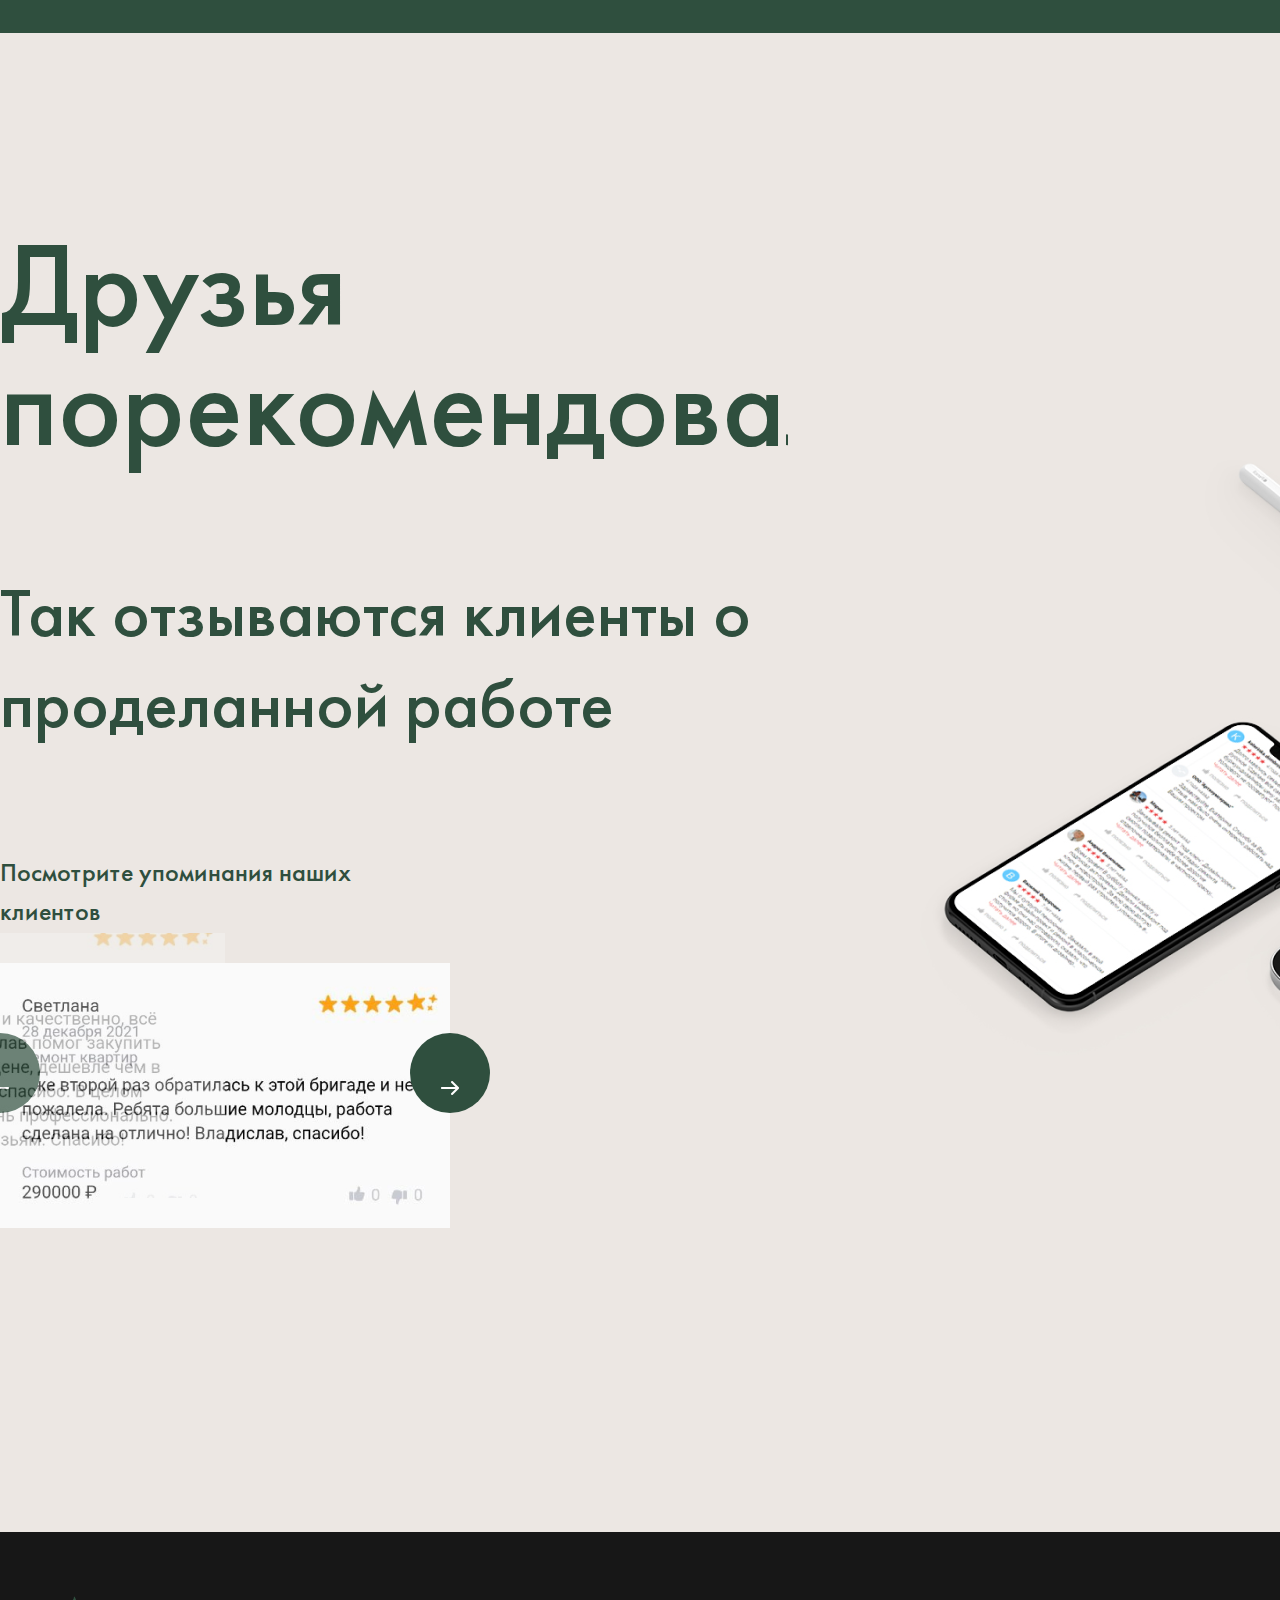
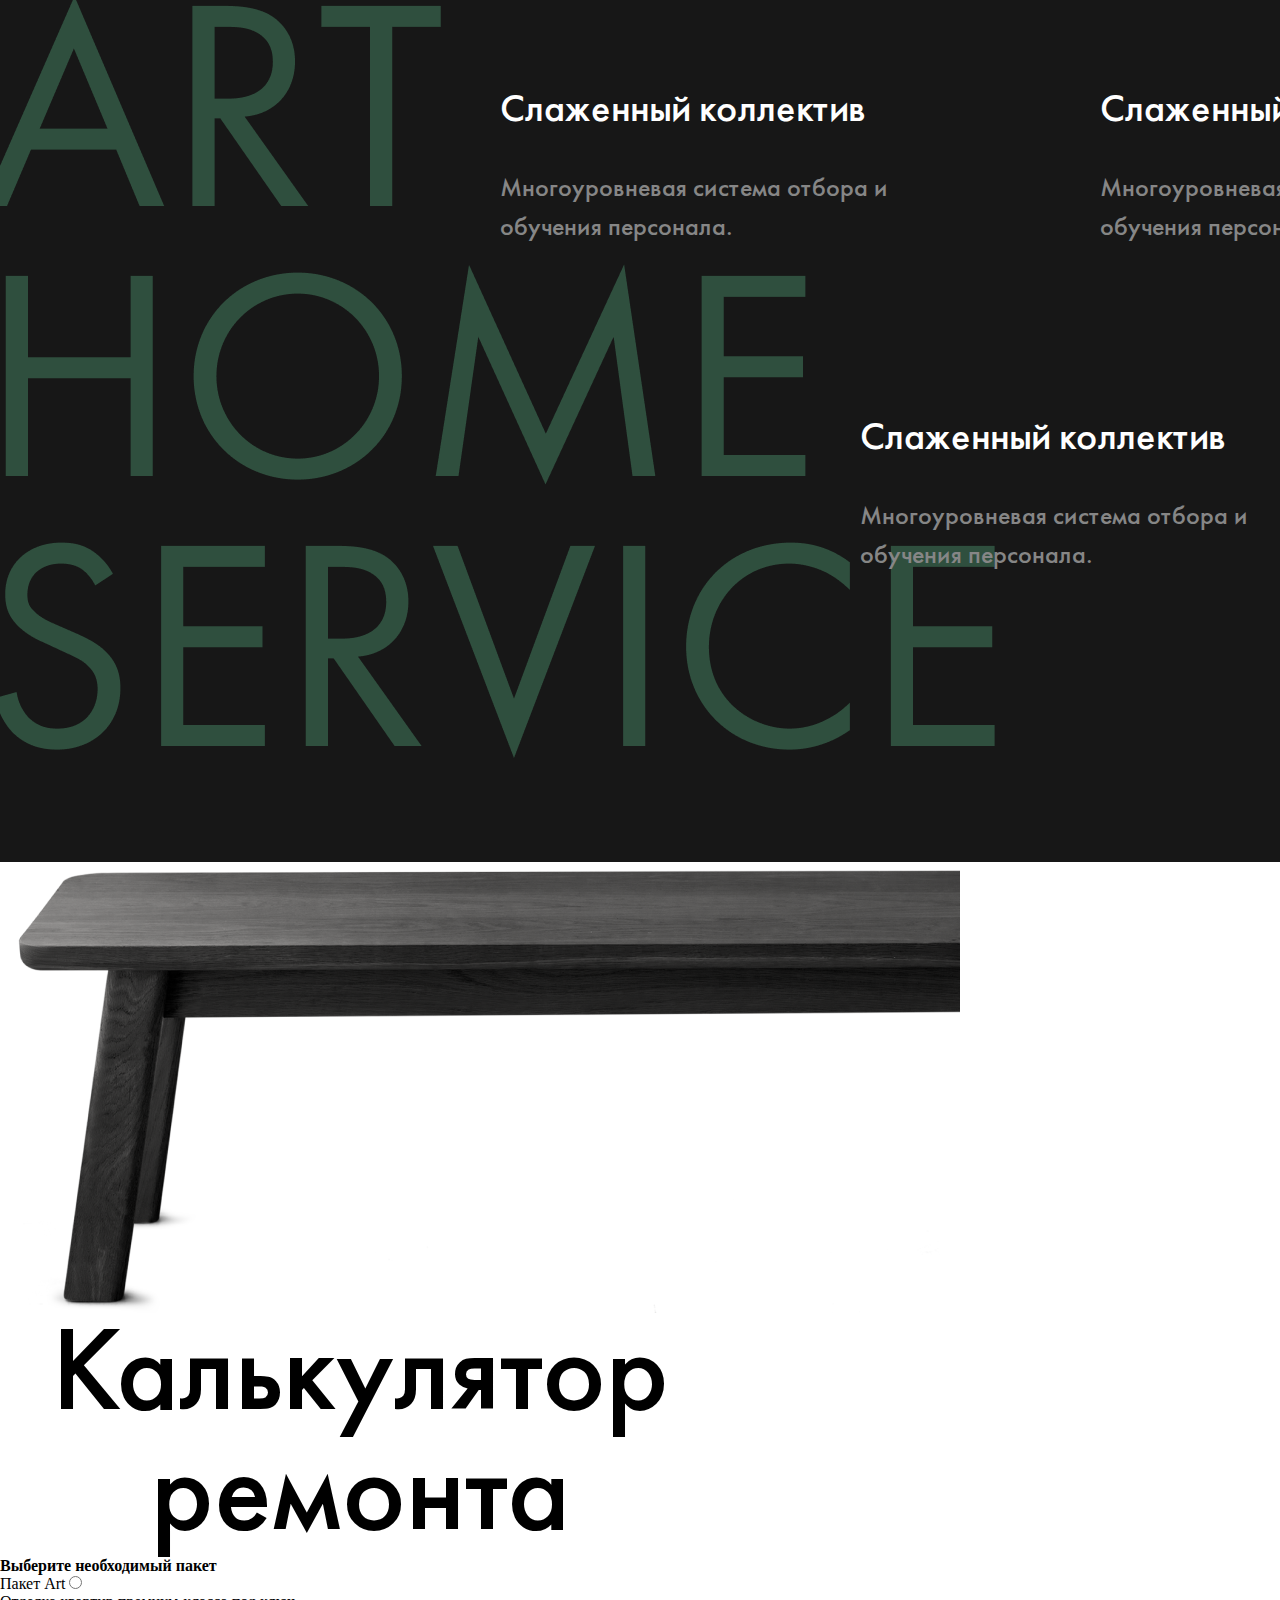
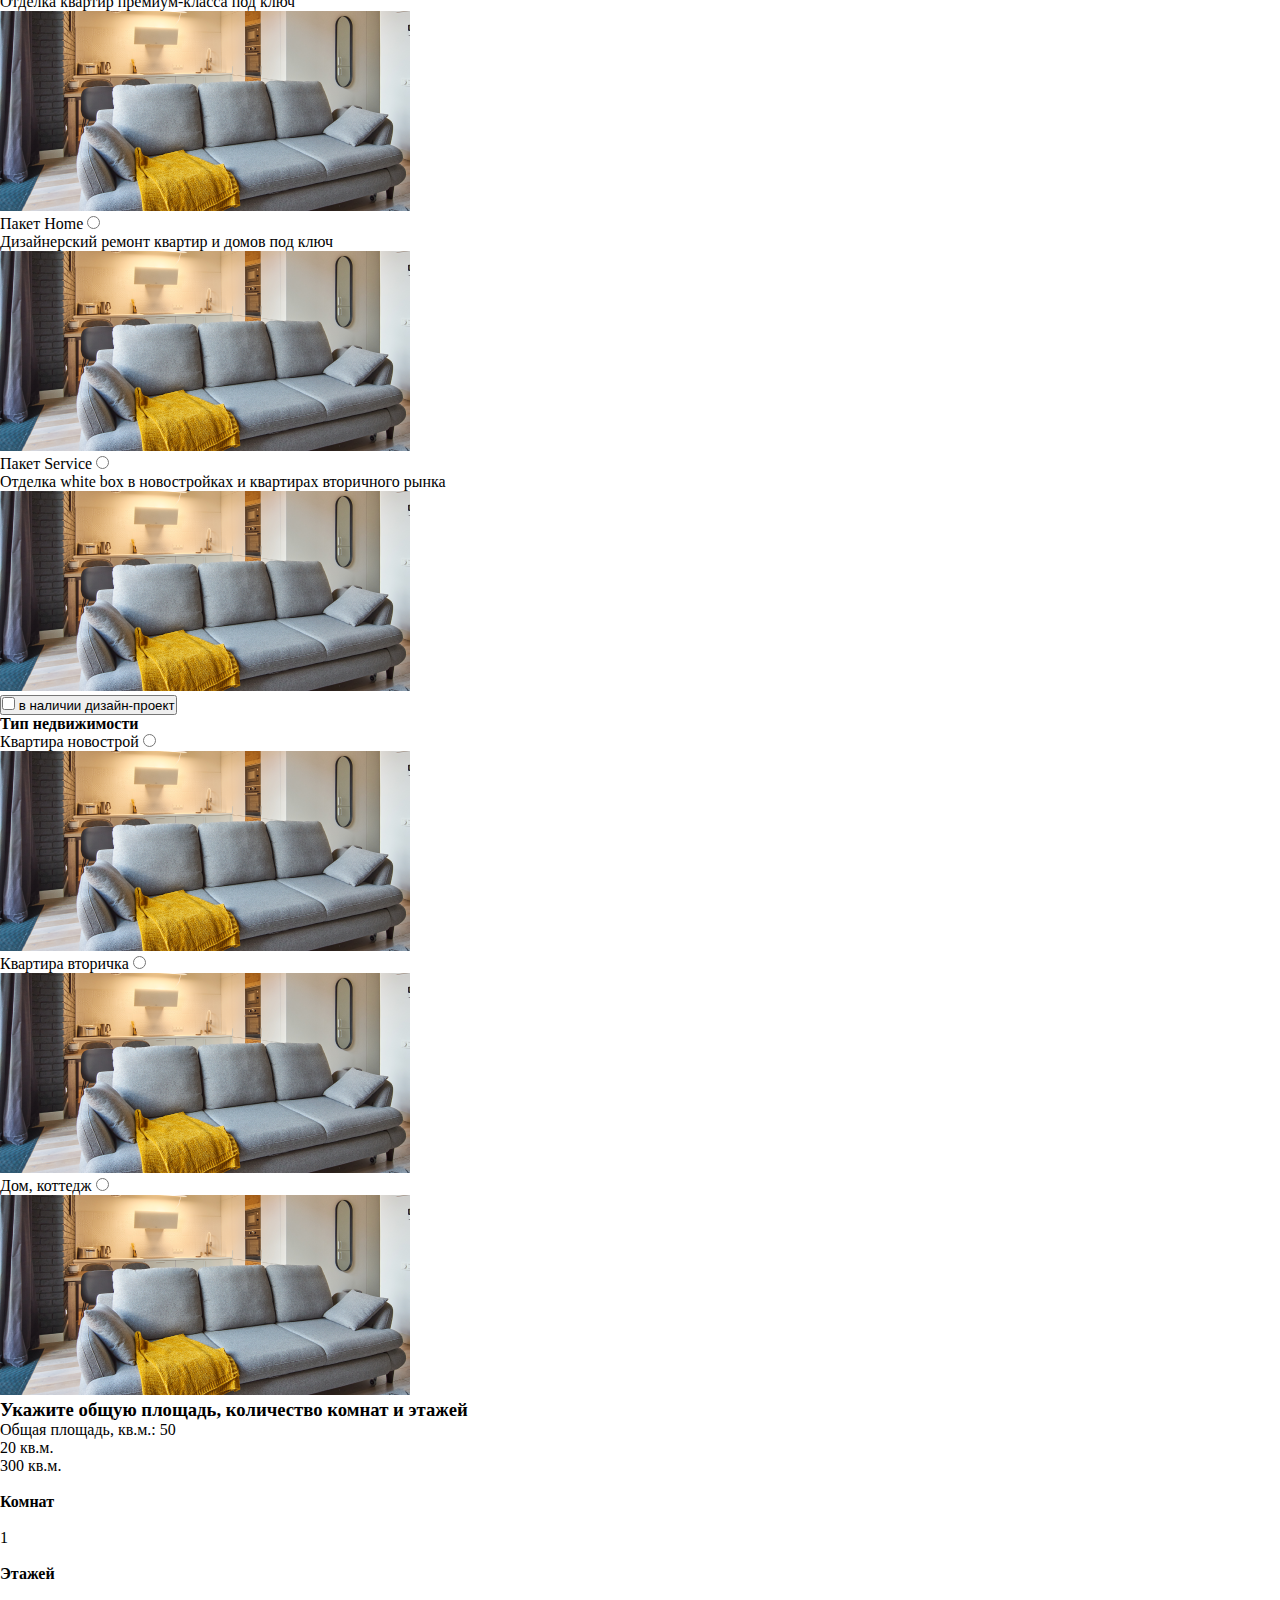
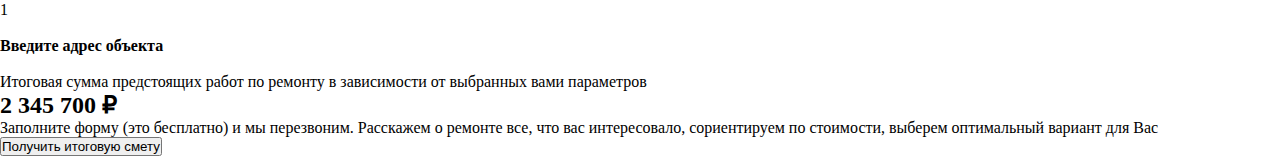
==== commit c9f70c2a: "feat: add basic files" ====
--- a/index.html
+++ b/index.html
@@ -297,6 +297,149 @@
         </div>
 
     </section>
+    <section class="calc">
+      <img src="./images/table.png" class="position-bg" alt="">
+      <div class="container">
+        <h2 class="section-title-gradient col-6">Калькулятор ремонта</h2>
+
+        <div class="choose-pocket">
+          <h4 class="pocket-title">Выберите необходимый пакет</h4>
+
+          <div class="pocket-cards">
+            <div class="pocket-card">
+              <div class="card-top">
+                <p class="card-choose">
+                  <span>Пакет <span>Art</span></span>
+                  <input type="radio">
+                </p>
+                <p class="card-description">
+                  Отделка квартир премиум-класса под ключ
+                </p>
+              </div>
+              <div class="card-bottom">
+                <img src="./images/IMGP0422 2.png" alt="png">
+              </div>
+            </div>
+            <div class="pocket-card">
+              <div class="card-top">
+                <p class="card-choose">
+                  <span>Пакет <span>Home</span></span>
+                  <input type="radio">
+                </p>
+                <p class="card-description">
+                  Дизайнерский ремонт квартир и домов под ключ
+                </p>
+              </div>
+              <div class="card-bottom">
+                <img src="./images/IMGP0422 2.png" alt="png">
+              </div>
+            </div>
+            <div class="pocket-card">
+              <div class="card-top">
+                <p class="card-choose">
+                  <span>Пакет <span>Service</span></span>
+                  <input type="radio">
+                </p>
+                <p class="card-description">
+                  Отделка white box в новостройках и квартирах вторичного
+                  рынка
+                </p>
+              </div>
+              <div class="card-bottom">
+                <img src="./images/IMGP0422 2.png" alt="png">
+              </div>
+            </div>
+          </div>
+
+          <button class="button-cash" fdprocessedid="cjbycx">
+            <input id="checkbox" type="checkbox">
+            <label for="checkbox">в наличии дизайн-проект</label>
+          </button>
+
+          <h4 class="pocket-type">Тип недвижимости</h4>
+
+          <div class="pocket-cards">
+            <div class="pocket-card">
+              <div class="card-top2">
+                <p class="card-choose2">
+                  <span>Квартира новострой</span>
+                  <input type="radio">
+                </p>
+              </div>
+              <div class="card-bottom">
+                <img src="./images/IMGP0422 2.png" alt="png">
+              </div>
+            </div>
+            <div class="pocket-card">
+              <div class="card-top2">
+                <p class="card-choose2">
+                  <span>Квартира вторичка</span>
+                  <input type="radio">
+                </p>
+              </div>
+              <div class="card-bottom">
+                <img src="./images/IMGP0422 2.png" alt="png">
+              </div>
+            </div>
+            <div class="pocket-card">
+              <div class="card-top2">
+                <p class="card-choose2">
+                  <span>Дом, коттедж</span>
+                  <input type="radio">
+                </p>
+              </div>
+              <div class="card-bottom">
+                <img src="./images/IMGP0422 2.png" alt="png">
+              </div>
+            </div>
+          </div>
+        </div>
+        <div class="specify">
+          <h3>Укажите общую площадь, количество комнат и этажей</h3>
+          <p class="general">Общая площадь, кв.м.: <span>50</span></p>
+          <div class="kv">
+            <p>20 кв.м.</p>
+            <p>300 кв.м.</p>
+          </div>
+          <img src="./images/scroll (1).png" alt="">
+        </div>
+        <div class="Rooms">
+          <div class="Roomss">
+            <h4>Комнат</h4>
+            <div class="Rooms1">
+              <img src="./images/IconInterface (8).png" alt="">
+              <p>1</p>
+              <img src="./images/IconInterface (9).png" alt="">
+            </div>
+          </div>
+          <div class="Roomss">
+            <h4>Этажей</h4>
+            <div class="Rooms1">
+              <img src="./images/IconInterface (8).png" alt="">
+              <p>1</p>
+              <img src="./images/IconInterface (9).png" alt="">
+            </div>
+          </div>
+        </div>
+        <div class="enter">
+          <h4>Введите адрес объекта</h4>
+          <img src="./images/line (1).png" alt="">
+        </div>
+        <div class="Final">
+          <p>
+            Итоговая сумма предстоящих работ по ремонту в зависимости от
+            выбранных вами параметров
+          </p>
+          <h2>2 345 700 ₽</h2>
+        </div>
+        <p class="Fill">
+          Заполните форму (это бесплатно) и мы перезвоним. Расскажем о ремонте
+          все, что вас интересовало, сориентируем по стоимости, выберем
+          оптимальный вариант для Вас
+        </p>
+        <button fdprocessedid="3hvlsf">Получить итоговую смету</button>
+      </div>
+    </section>
     </main>
   </body>
 </html>--- a/style/style.css
+++ b/style/style.css
@@ -429,13 +429,13 @@
 
 .img1 {
   position: absolute;
-  top: 930px;
+  top: 900px;
   left: 0px;
 }
 
 .mockup_main {
   position: absolute;
-  left: 839px;
+  left: 788px;
   top: 0px;
   z-index: 2;
 }
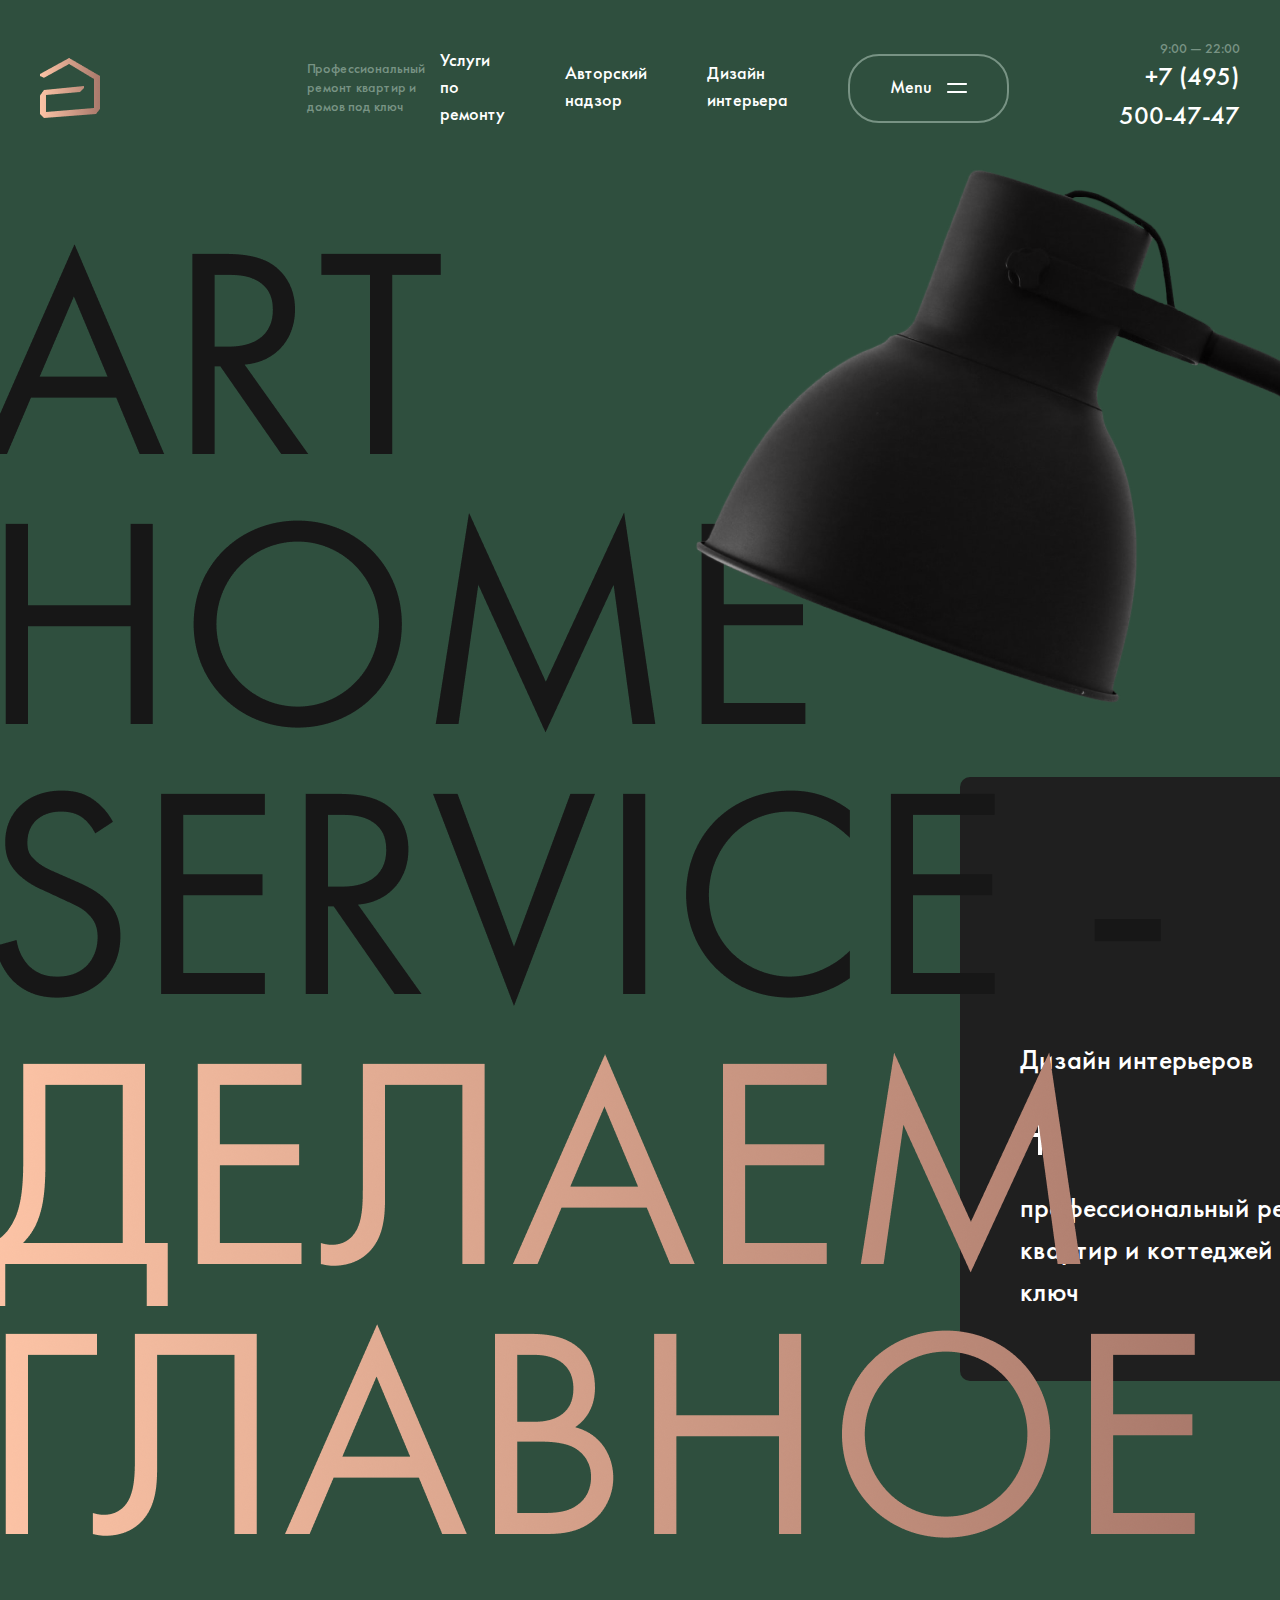
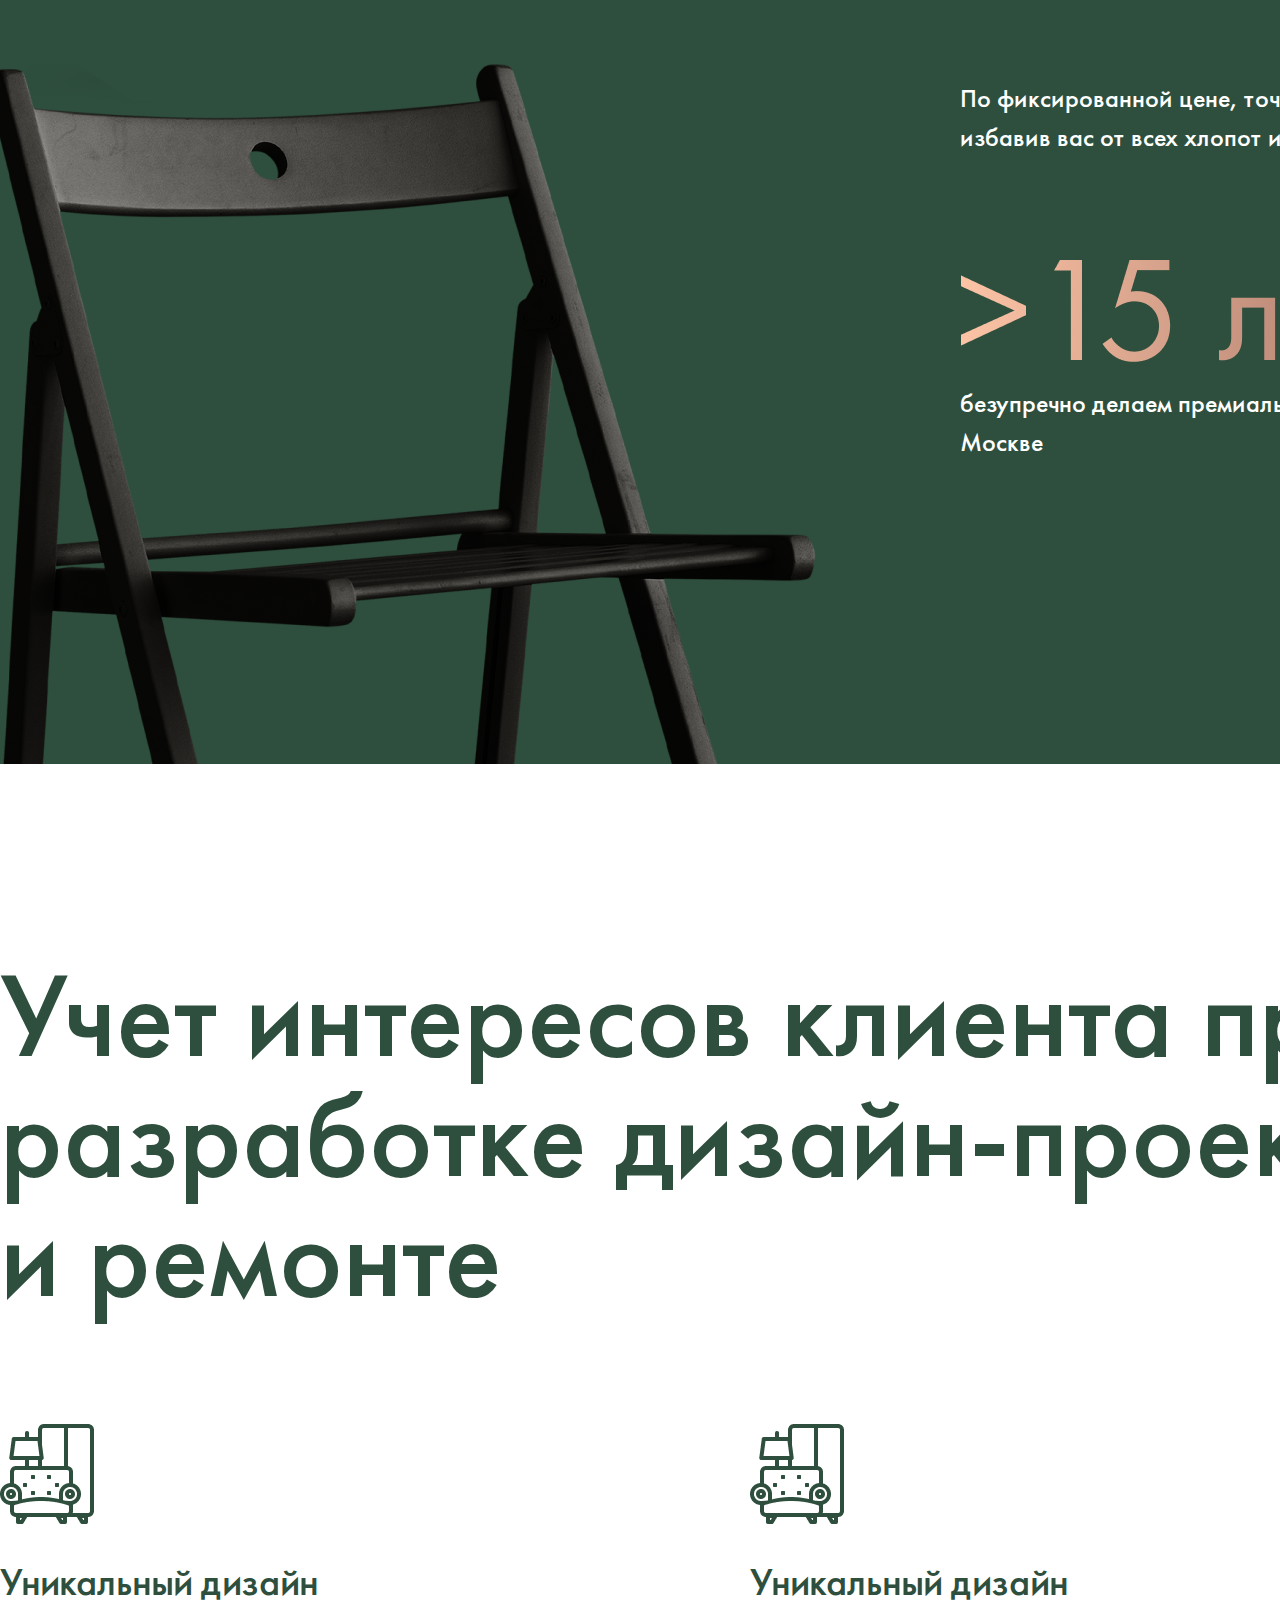
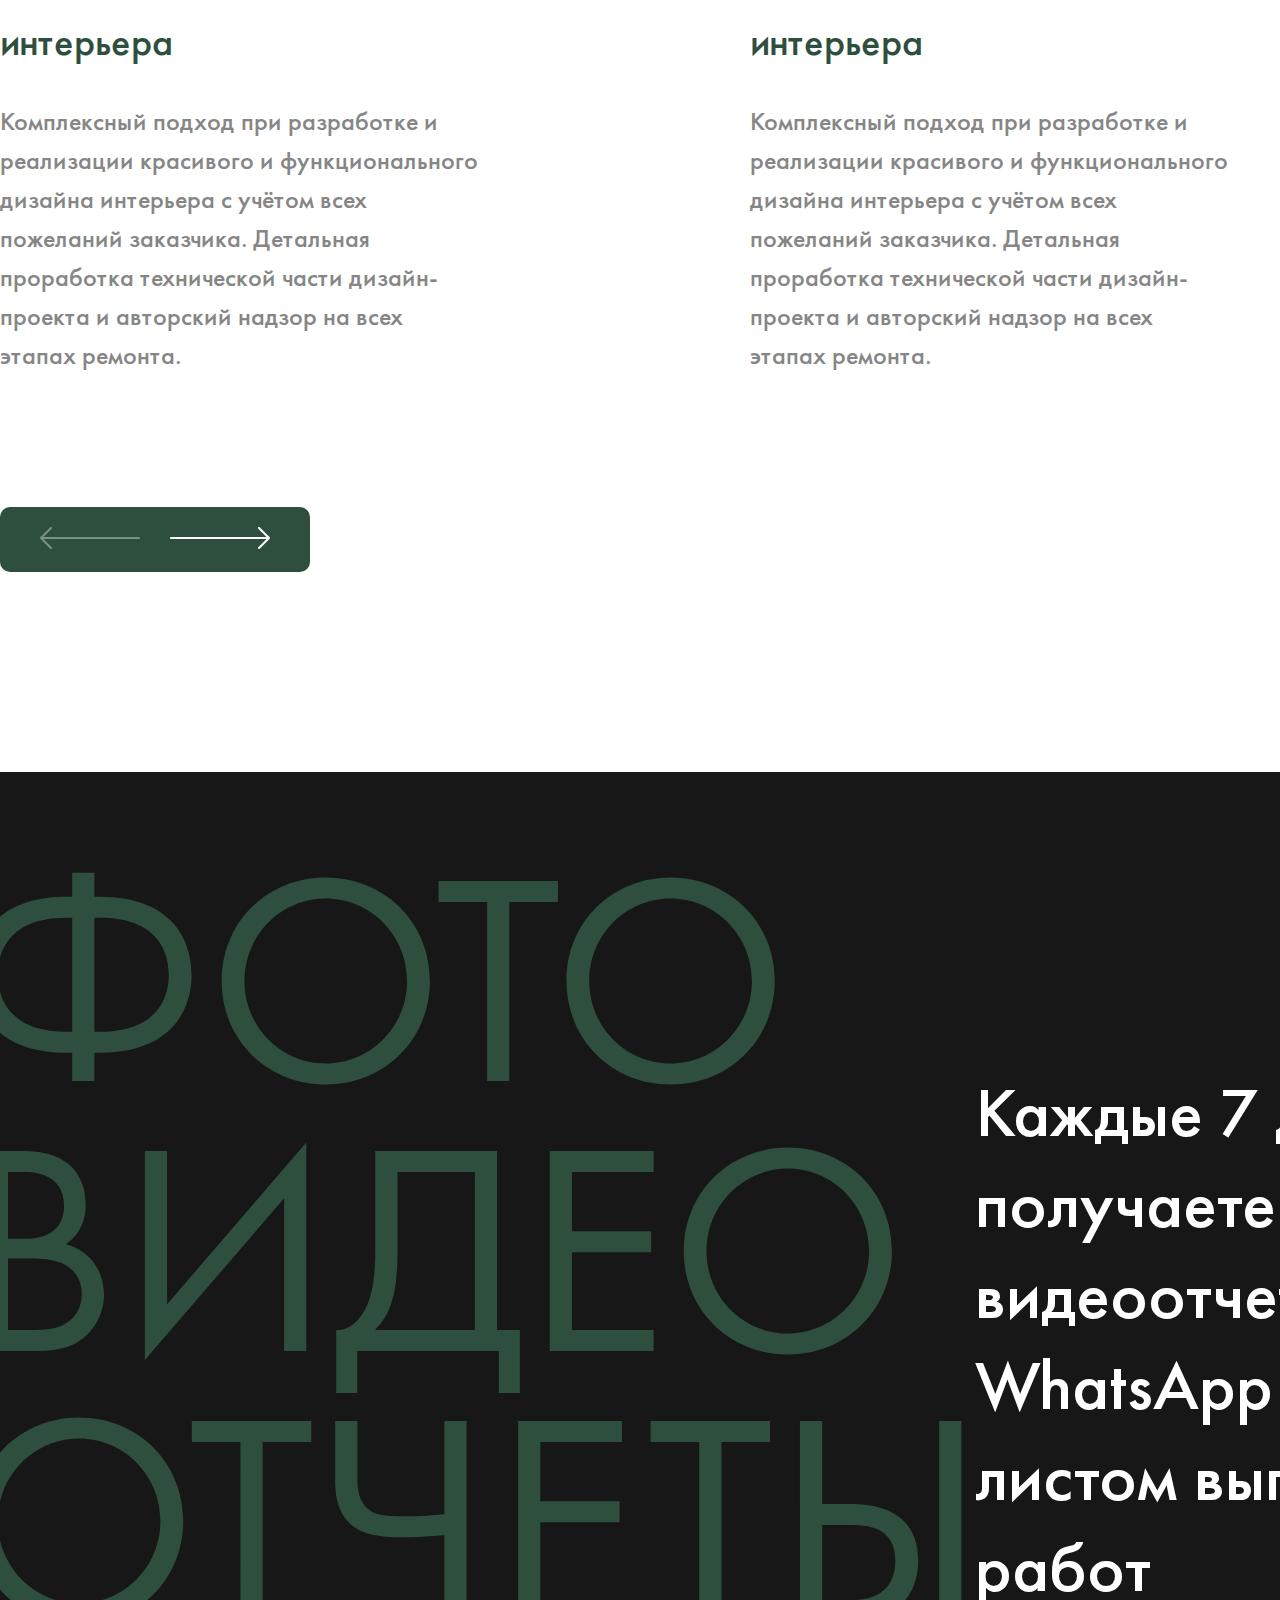
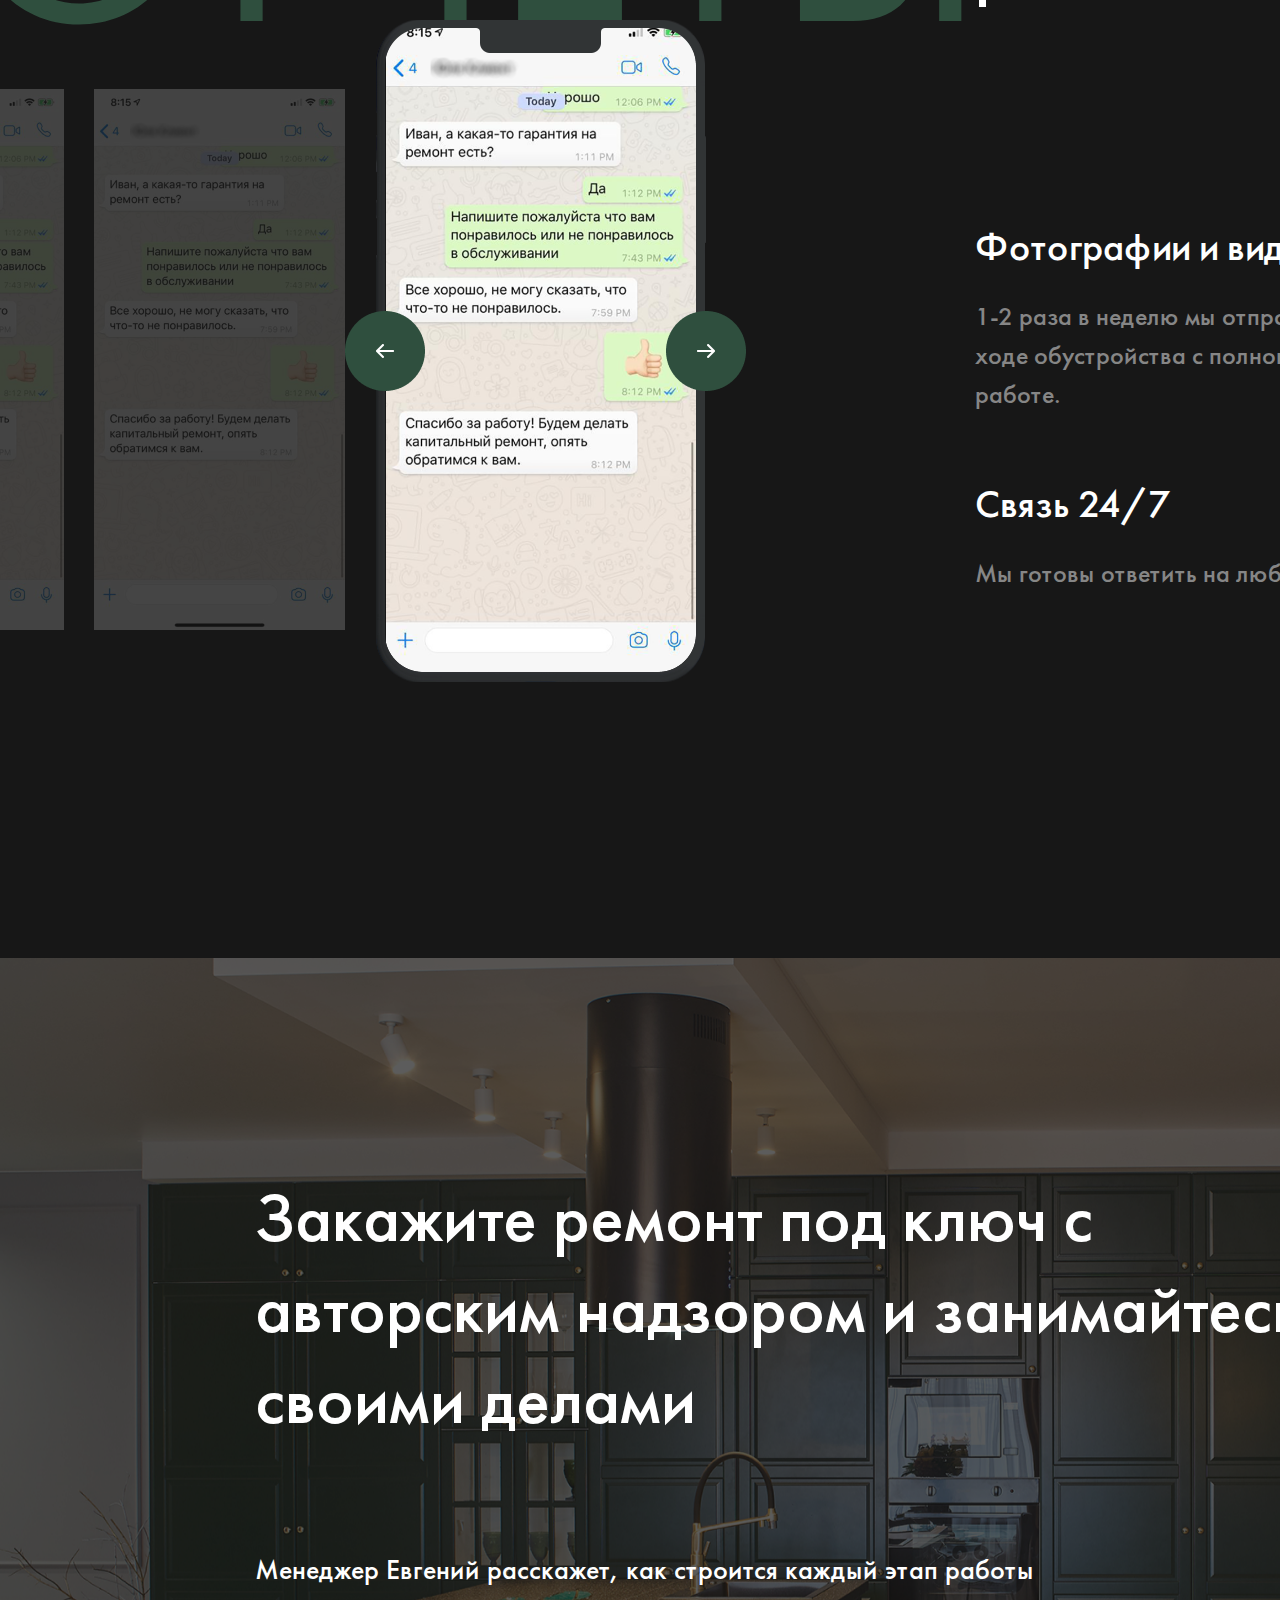
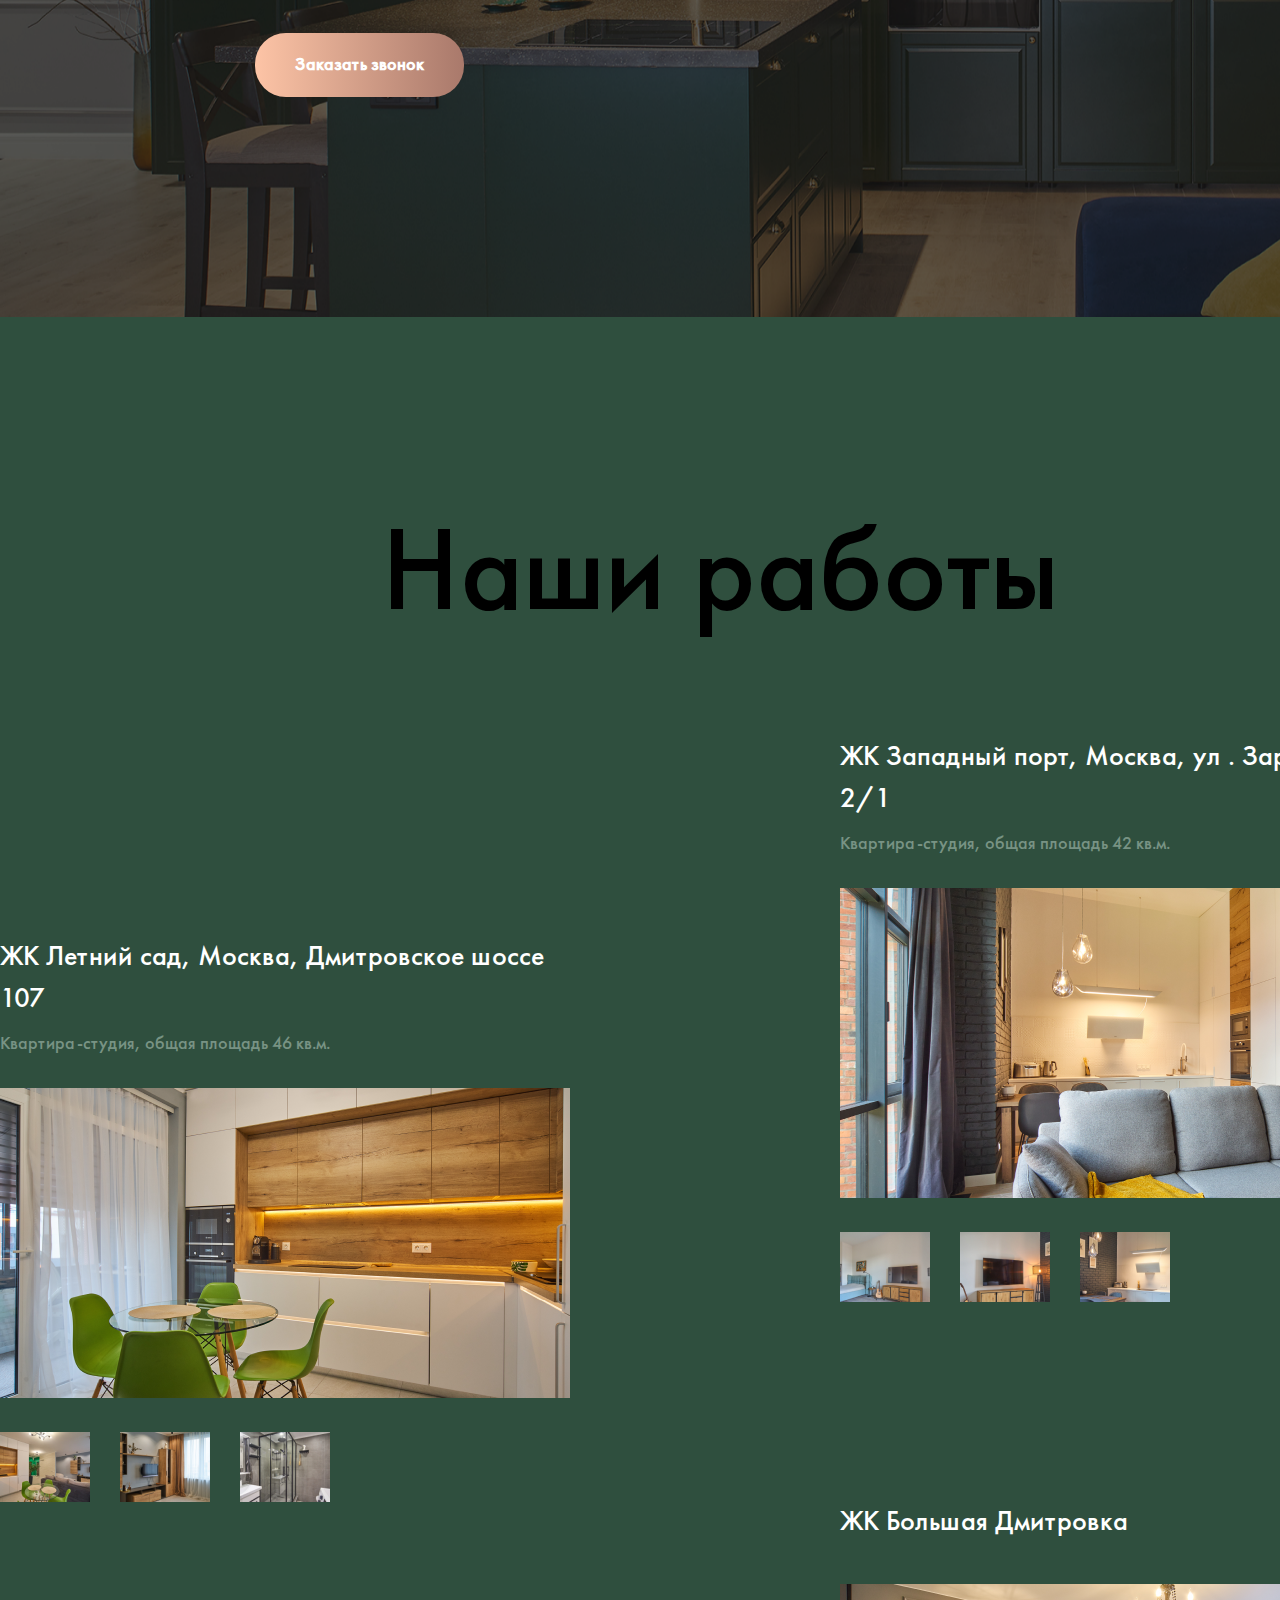
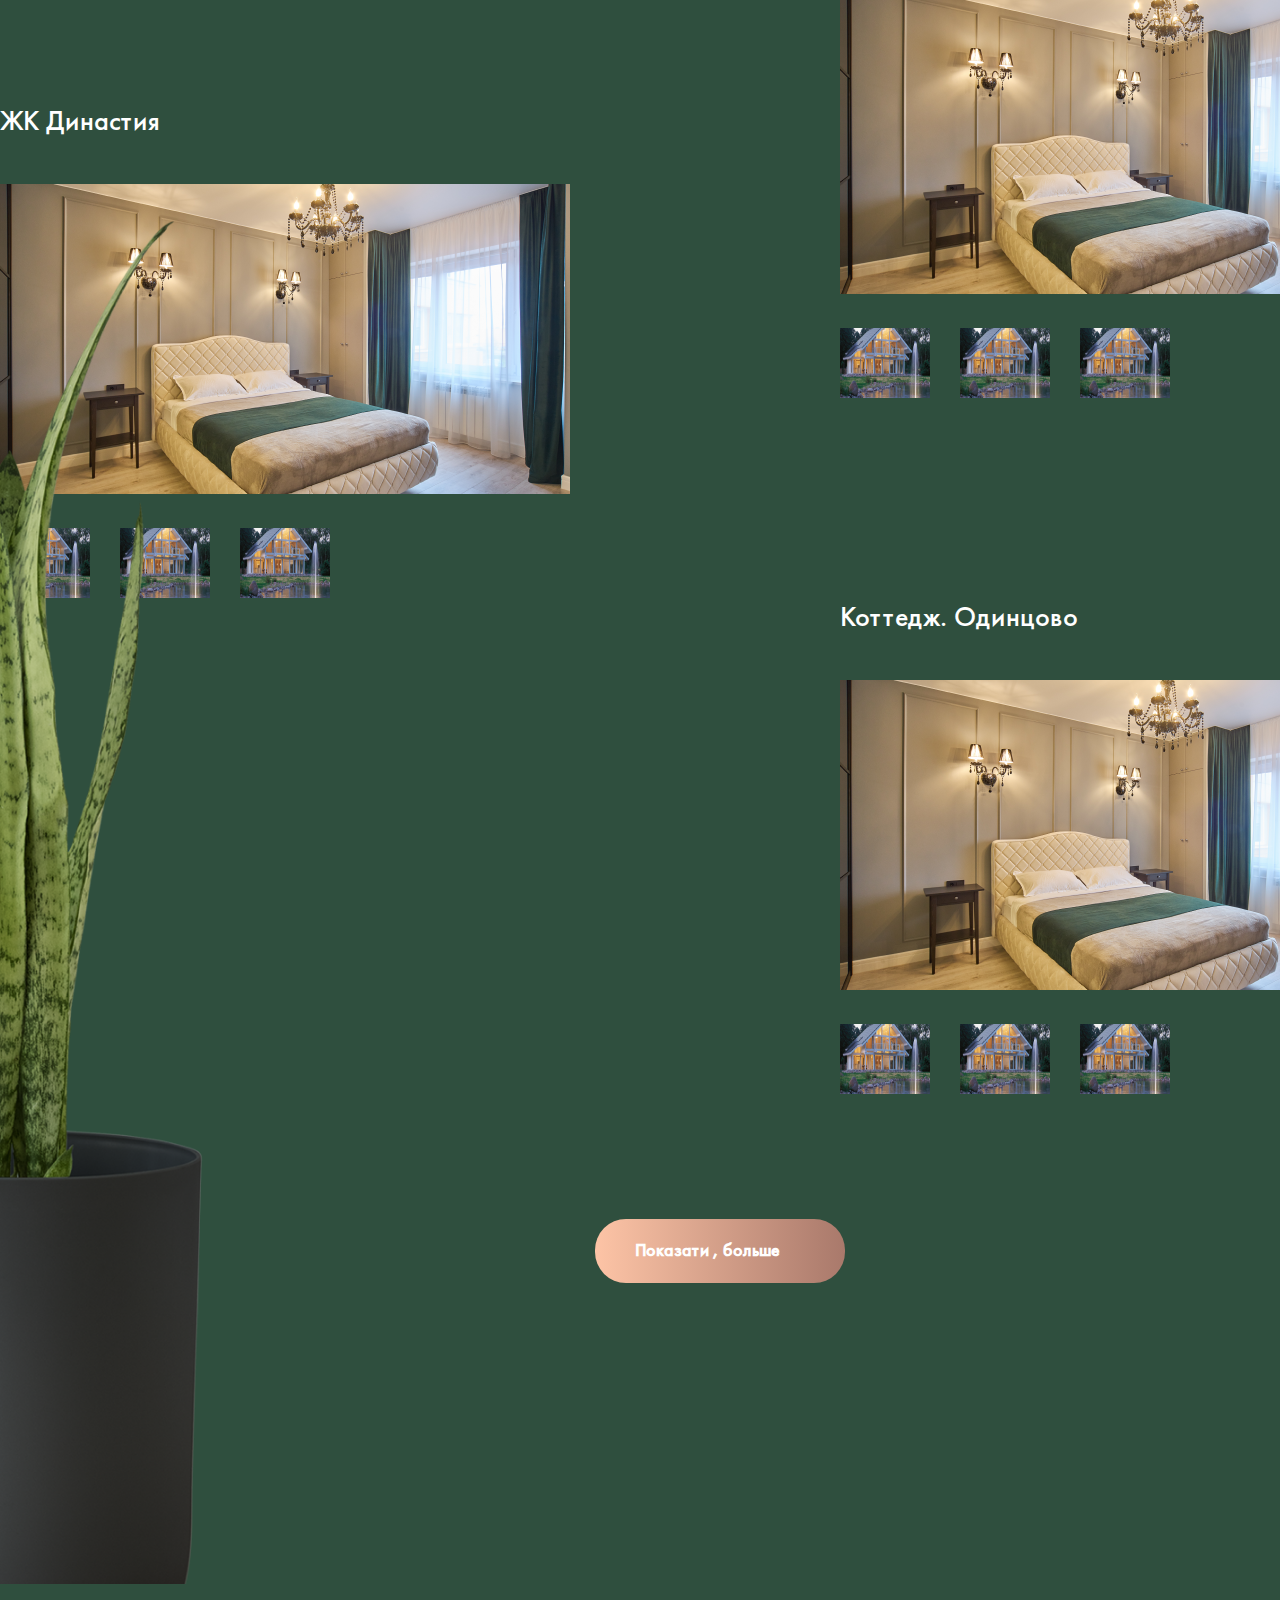
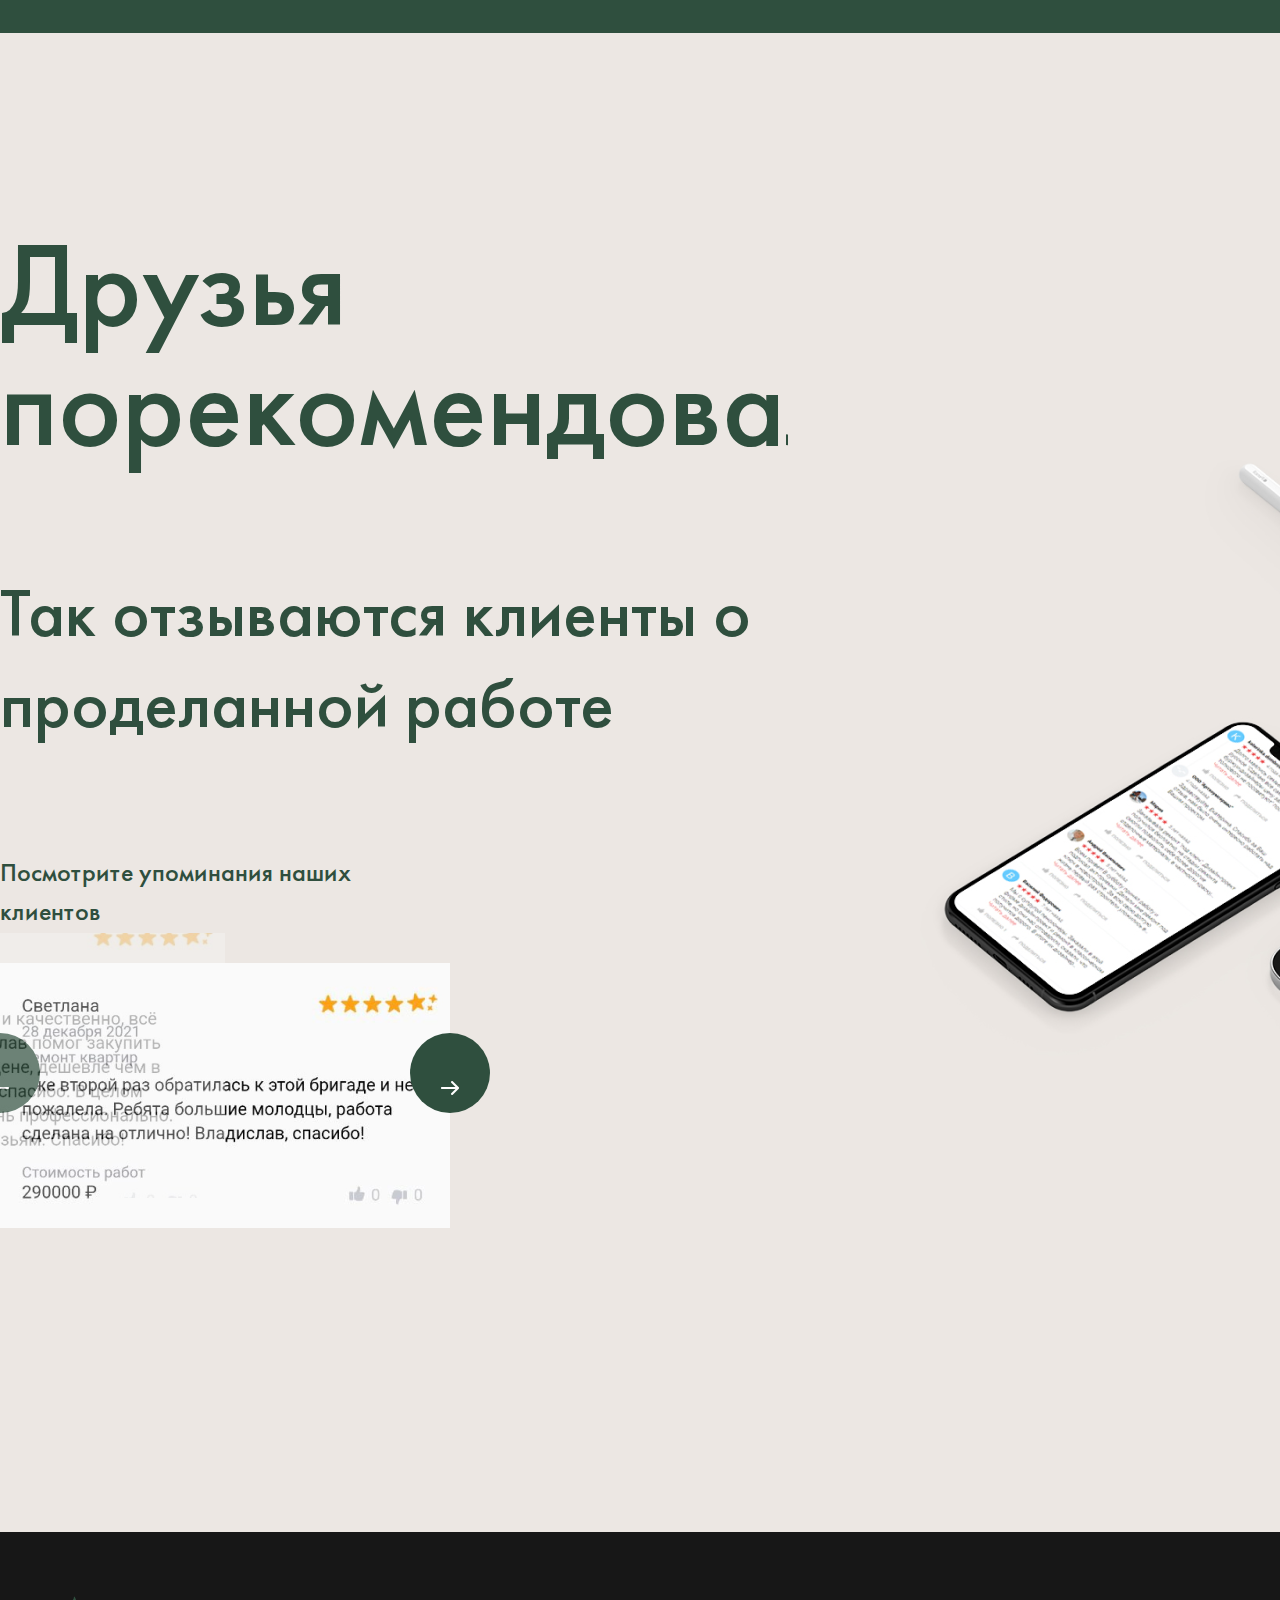
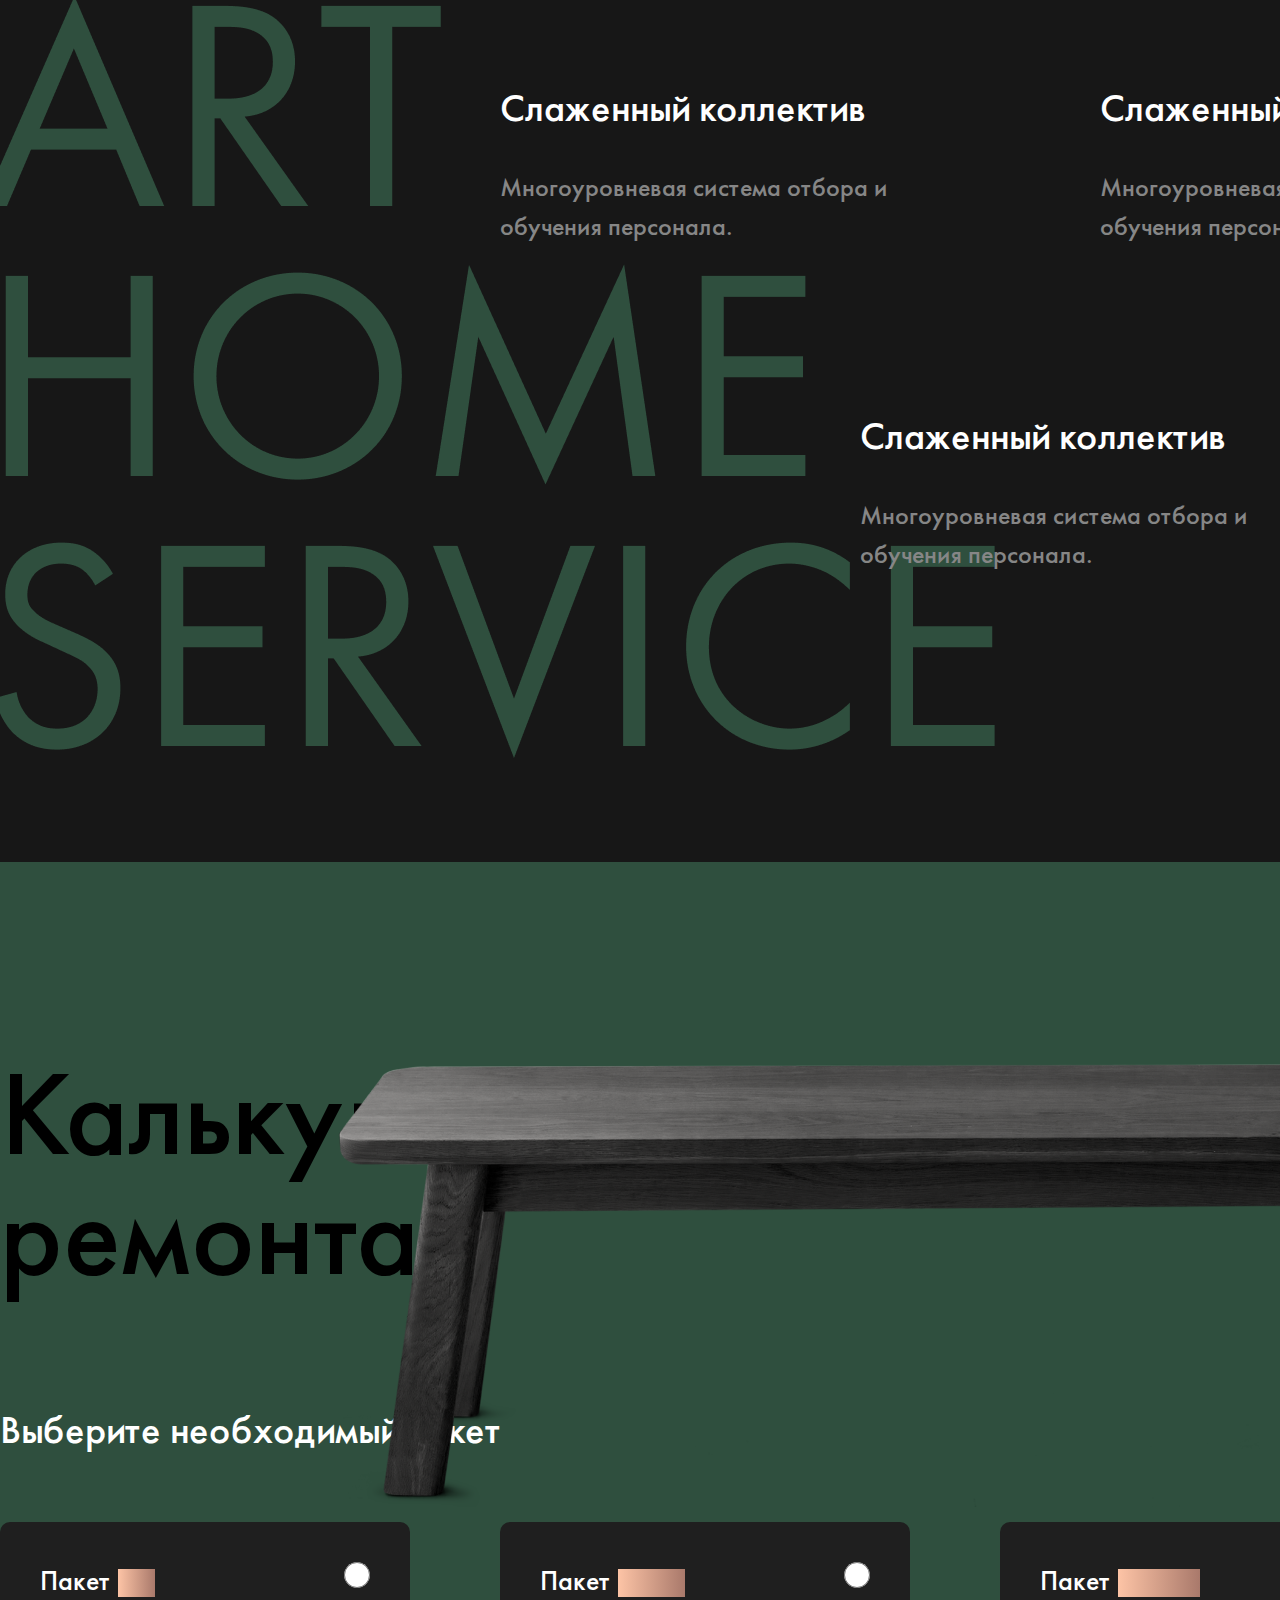
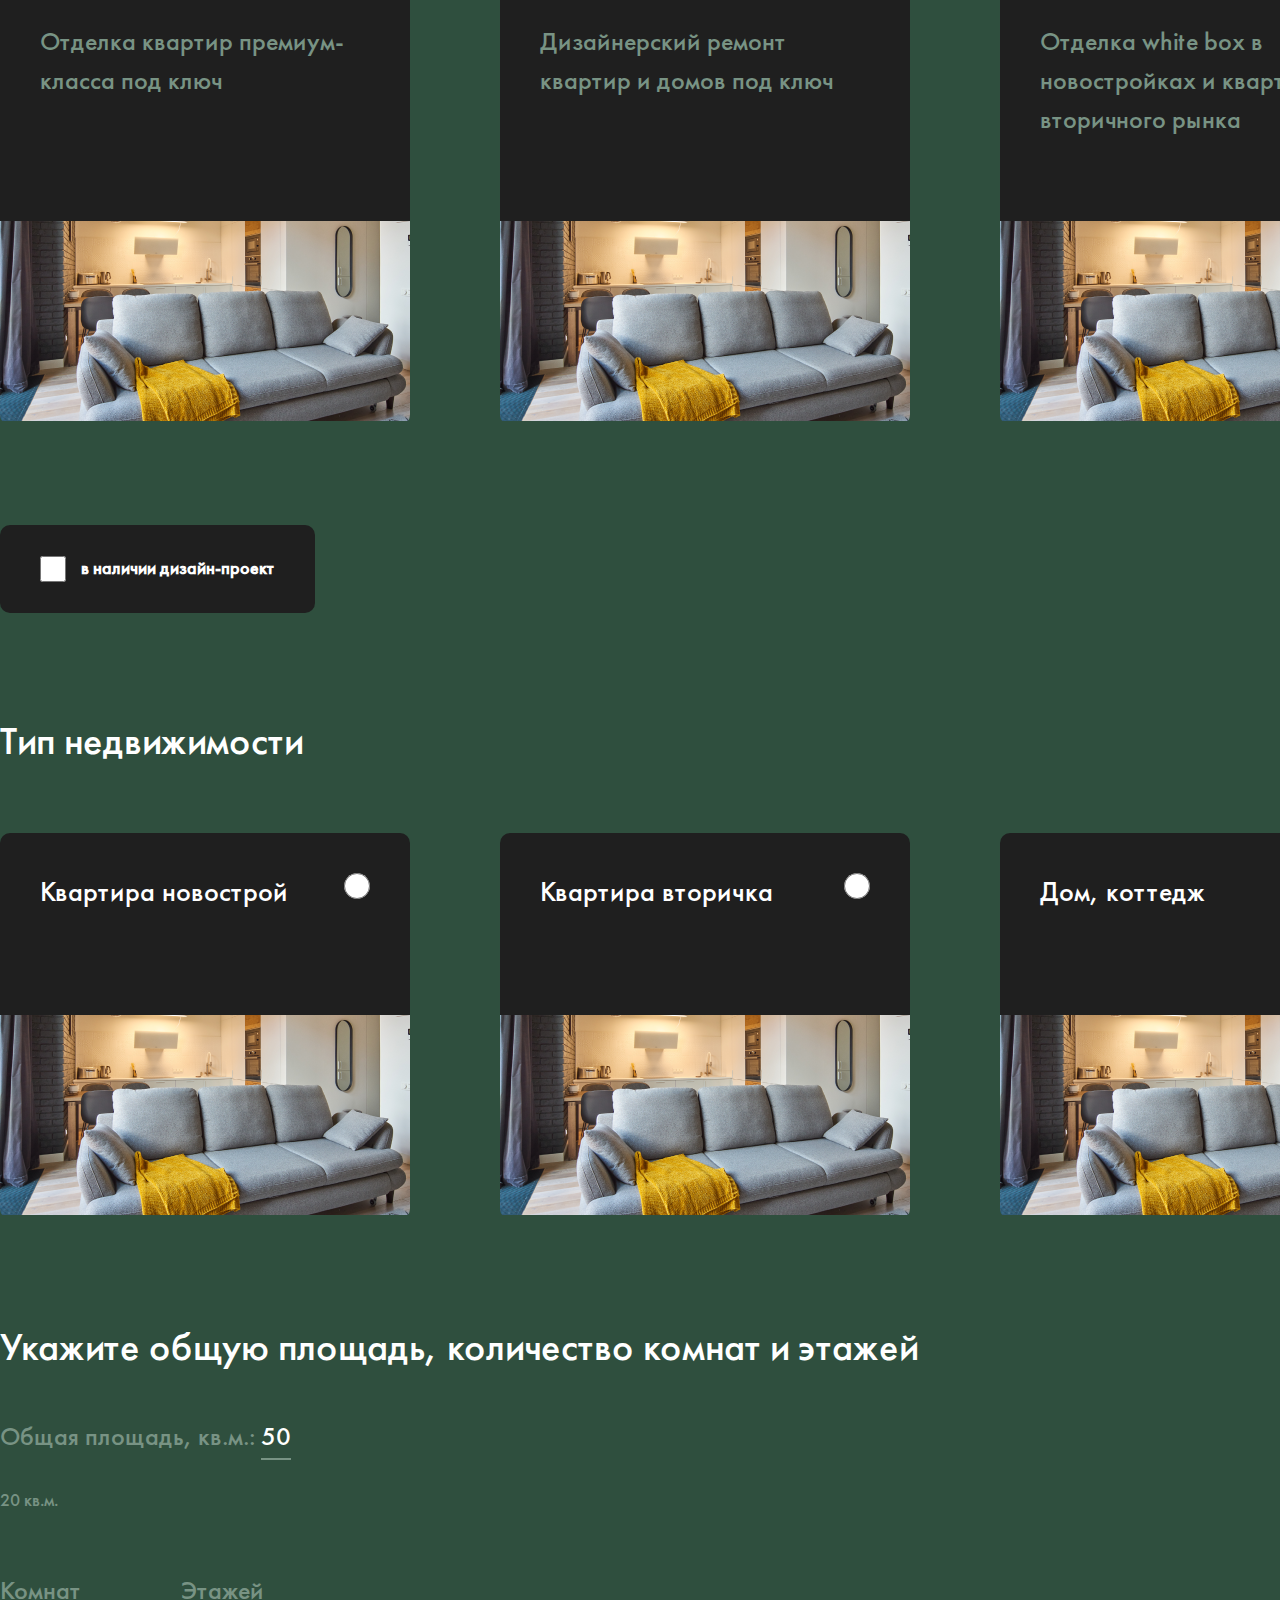
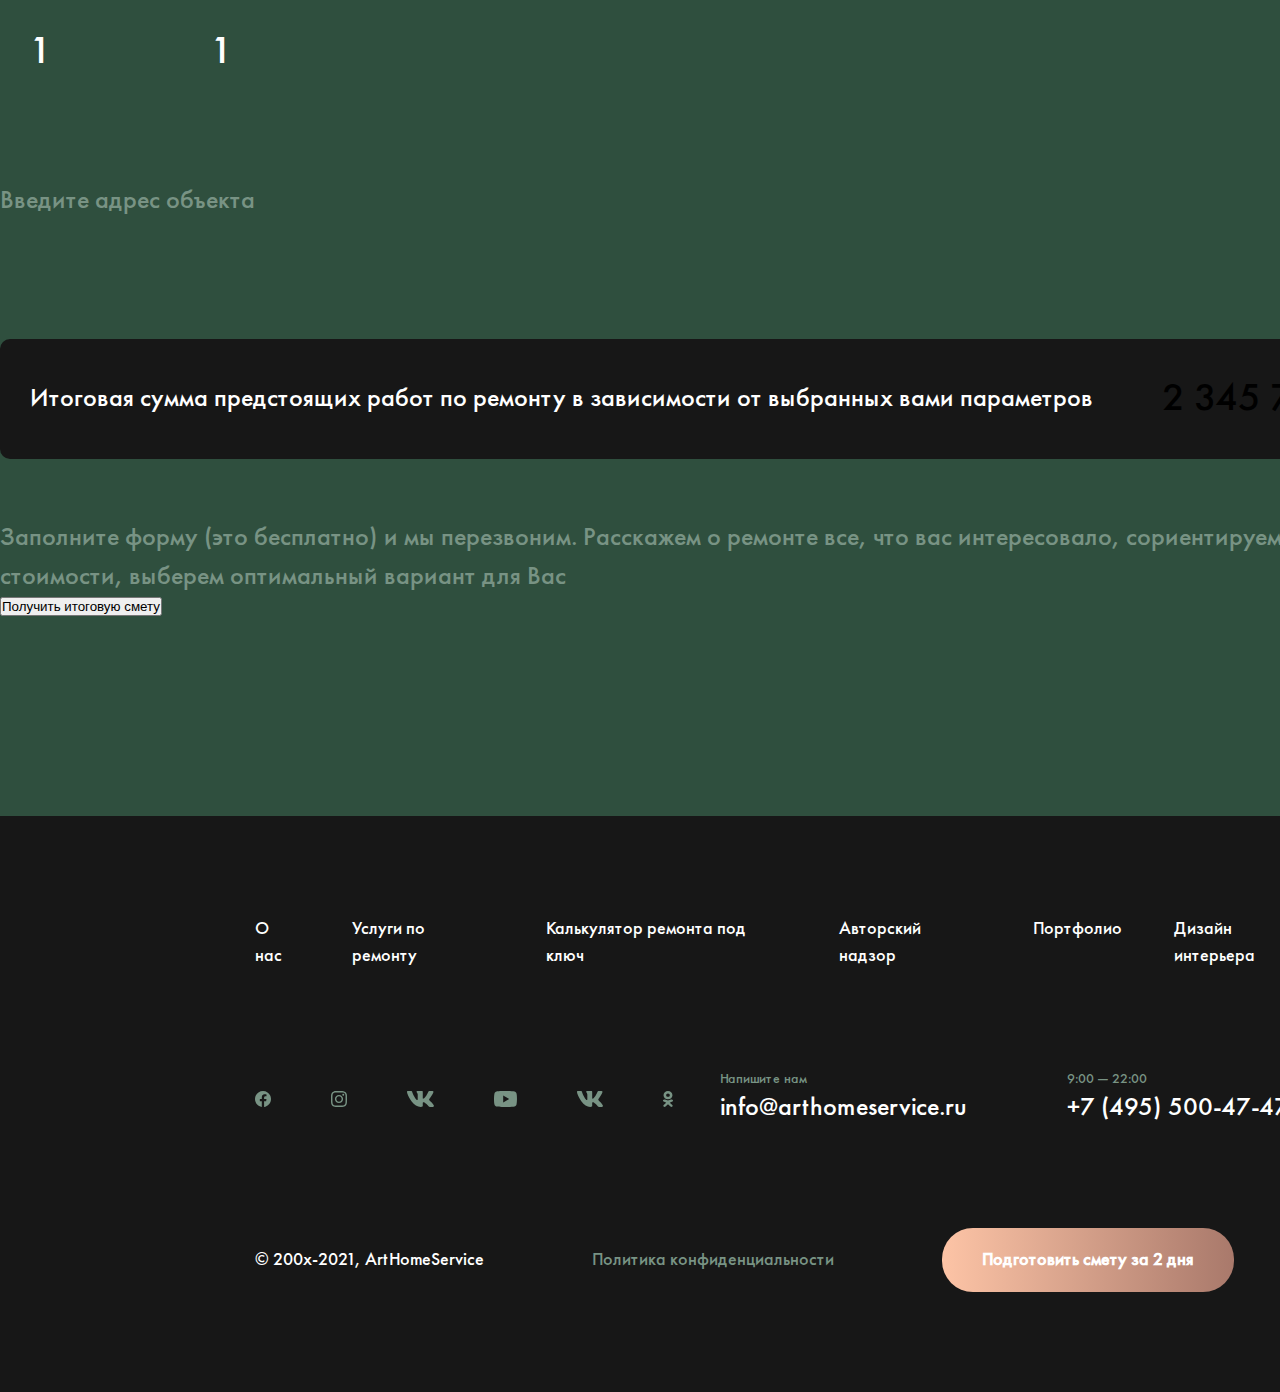
==== commit 43f85c9e: "Bug Fixed" ====
--- a/index.html
+++ b/index.html
@@ -441,5 +441,46 @@
       </div>
     </section>
     </main>
+    <footer>
+      <div class="container">
+          <div class="about-us">
+              <ul>
+                  <li>O нас</li>
+                  <li>Услуги по ремонту</li>
+                  <li>Калькулятор ремонта под ключ</li>
+                  <li>Авторский надзор</li>
+                  <li>Портфолио</li>
+                  <li>Дизайн интерьера</li>
+                  <li>Отзывы</li>
+                  <li>Интересное</li>
+                  <li>Контакты</li>
+              </ul>
+          </div>
+          <div class="medium">
+              <div class="medium-logos">
+                  <img src="./images/fb (1).svg" alt="">
+                  <img src="./images/instagram (1).svg" alt="">
+                  <img src="./images/vk (1).svg" alt="">
+                  <img src="./images/youtube (1).svg" alt="">
+                  <img src="./images/vk (1).svg" alt="">
+                  <img src="./images/ok (1).svg" alt="">
+              </div>
+              <div class="medium-right">
+                  <span class="left">Напишите нам<p>info@arthomeservice.ru</p></span>
+                  <span class="right">9:00 — 22:00<p>+7 (495) 500-47-47</p></span>
+              </div>
+          </div>
+
+          <div class="family">
+              <p class="art-home-200">© 200x-2021, ArtHomeService</p>
+              <p class="policy">Политика конфиденциальности</p>
+              <button class="footer-btn">Подготовить смету за 2 дня</button>
+              <div class="end">
+                  <p>Создание и продвижение</p>
+                  <img src="./images/logo (1).png" alt="">
+              </div>
+          </div>
+      </div>
+  </footer>
   </body>
 </html>--- a/style/style.css
+++ b/style/style.css
@@ -498,3 +498,506 @@
 
   color: var(--color-gray);
 }
+.slide {
+  padding: 148px 0;
+  background-color: var(--color-dark);
+  position: relative;
+  height: 930px;
+  overflow: hidden;
+}
+
+.slide .title-image {
+  position: absolute;
+  top: 60px;
+  left: 0;
+}
+
+.slide .slider {
+  position: relative;
+  padding-left: 500px;
+}
+
+.slide .slider .position-slider {
+  position: absolute;
+}
+
+.slider .position-slider .slider-list {
+  display: flex;
+  align-items: center;
+  gap: 150px;
+}
+
+.slider .position-slider .list-bottom {
+  margin-top: 160px;
+  padding-left: 360px;
+}
+
+.slider .position-slider .slider-list .slider-card {
+  width: 450px;
+}
+
+.slider .position-slider .slider-list .slider-card-title {
+  font-family: Futura PT;
+  font-size: 40px;
+  font-weight: 400;
+  line-height: 60px;
+  text-align: left;
+
+  color: var(--color-white);
+  margin-bottom: 30px;
+}
+
+.slider .position-slider .slider-list .slider-card-description {
+  font-family: Futura PT;
+  font-size: 26px;
+  font-weight: 400;
+  line-height: 39px;
+  text-align: left;
+
+  color: var(--color-gray);
+}
+
+.calc {
+  padding: 200px 0;
+  background-color: var(--color-green);
+  position: relative;
+}
+
+.calc .position-bg {
+  position: absolute;
+  right: 0;
+  top: 194px;
+}
+
+.calc .section-title-gradient {
+  text-align: left;
+}
+
+.calc .choose-pocket {
+  margin-top: 100px;
+}
+
+.calc .choose-pocket .pocket-title {
+  font-family: Futura PT;
+  font-size: 40px;
+  font-weight: 400;
+  line-height: 60px;
+  text-align: left;
+
+  color: var(--color-white);
+  margin-bottom: 60px;
+}
+
+.calc .choose-pocket .pocket-cards {
+  display: flex;
+  align-items: center;
+  gap: 90px;
+}
+
+.calc .choose-pocket .pocket-cards .pocket-card {
+  width: 410px;
+  border-radius: 10px;
+  overflow: hidden;
+}
+
+.calc .choose-pocket .pocket-cards .pocket-card .card-top {
+  padding: 40px 40px 80px;
+  background-color: var(--color-dark2);
+  background-image: url(../images/bg2.png);
+}
+
+.calc .choose-pocket .pocket-cards .pocket-card .card-top .card-choose {
+  display: flex;
+  justify-content: space-between;
+  margin-bottom: 20px;
+}
+
+.calc .choose-pocket .pocket-cards .pocket-card .card-top .card-choose span {
+  font-family: Futura PT;
+  font-size: 28px;
+  font-weight: 400;
+  line-height: 42px;
+  text-align: left;
+
+  color: var(--color-white);
+}
+.calc .choose-pocket .pocket-cards .pocket-card .card-top .card-choose span span {
+  background: linear-gradient(90deg, #fdc4a6 0%, #a9796b 100%);
+  -webkit-text-fill-color: transparent;
+}
+
+.calc .choose-pocket .pocket-cards .pocket-card .card-top .card-choose input {
+  width: 26px;
+  height: 26px;
+
+  accent-color: var(--color-green-light);
+}
+
+.calc .choose-pocket .pocket-cards .pocket-card .card-top .card-description {
+  font-family: Futura PT;
+  font-size: 26px;
+  font-weight: 400;
+  line-height: 39px;
+  text-align: left;
+  height: 117px;
+
+  color: var(--color-green-light);
+}
+
+.calc .choose-pocket .button-cash {
+  padding: 31px 40px;
+  margin-top: 100px;
+  border-radius: 10px;
+  background-color: var(--color-dark2);
+  border: none;
+  display: flex;
+  align-items: center;
+  gap: 15px;
+}
+
+.calc .choose-pocket .button-cash input {
+  width: 26px;
+  height: 26px;
+  border-radius: 3px;
+  background: linear-gradient(90deg, #fdc4a6 0%, #a9796b 100%);
+}
+
+.calc .choose-pocket .button-cash label {
+  font-family: Futura PT;
+  font-size: 18px;
+  font-weight: 600;
+  line-height: 24.3px;
+  text-align: left;
+  color: var(--color-white);
+}
+
+.calc .choose-pocket .pocket-type {
+  font-family: Futura PT;
+  font-size: 40px;
+  font-weight: 400;
+  line-height: 60px;
+  text-align: left;
+
+  color: var(--color-white);
+  margin-bottom: 60px;
+  margin-top: 100px;
+}
+
+.calc .choose-pocket .pocket-cards .pocket-card .card-top2 {
+  padding: 40px 40px 80px;
+  background-color: var(--color-dark2);
+}
+
+.calc .choose-pocket .pocket-cards .pocket-card .card-top2 .card-choose2 {
+  display: flex;
+  justify-content: space-between;
+  margin-bottom: 20px;
+}
+
+.calc .choose-pocket .pocket-cards .pocket-card .card-top2 .card-choose2 span {
+  font-family: Futura PT;
+  font-size: 28px;
+  font-weight: 400;
+  line-height: 42px;
+  text-align: left;
+
+  color: var(--color-white);
+}
+.calc .choose-pocket .pocket-cards .pocket-card .card-top2 .card-choose2 span span {
+  background: linear-gradient(90deg, #fdc4a6 0%, #a9796b 100%);
+  -webkit-text-fill-color: transparent;
+}
+
+.calc .choose-pocket .pocket-cards .pocket-card .card-top2 .card-choose2 input {
+  width: 26px;
+  height: 26px;
+
+  accent-color: var(--color-green-light);
+}
+
+.calc .choose-pocket .pocket-cards .pocket-card .card-top2 .card-description {
+  font-family: Futura PT;
+  font-size: 26px;
+  font-weight: 400;
+  line-height: 39px;
+  text-align: left;
+
+  color: var(--color-green-light);
+}
+
+.specify {
+  margin-top: 100px;
+}
+
+.specify h3 {
+  font-family: Futura PT;
+  font-size: 40px;
+  font-weight: 400;
+  line-height: 60px;
+  text-align: left;
+  color: var(--color-white);
+}
+
+.specify .general {
+  font-family: Futura PT;
+  font-size: 26px;
+  font-weight: 400;
+  line-height: 39px;
+  text-align: left;
+  color: var(--color-green-light);
+  margin-top: 40px;
+}
+
+.specify .general span {
+  font-family: Futura PT;
+  font-size: 26px;
+  font-weight: 400;
+  line-height: 39px;
+  text-align: left;
+  color: var(--color-white);
+  text-decoration: underline;
+  text-decoration-color: var(--color-green-light);
+  text-underline-offset: 13px;
+}
+
+.kv {
+  display: flex;
+  justify-content: space-between;
+  margin-top: 30px;
+}
+
+.kv p {
+  font-family: Futura PT;
+  font-size: 18px;
+  font-weight: 400;
+  line-height: 27px;
+  text-align: left;
+  color: var(--color-green-light);
+}
+
+.Rooms {
+  display: flex;
+  gap: 100px;
+  margin-top: 40px;
+}
+
+.Roomss h4 {
+  font-family: Futura PT;
+  font-size: 26px;
+  font-weight: 400;
+  line-height: 39px;
+  text-align: left;
+  color: var(--color-green-light);
+}
+
+.Rooms1 {
+  display: flex;
+  gap: 20px;
+  align-items: center;
+  margin-top: 10px;
+}
+
+.Rooms1 p {
+  font-family: Futura PT;
+  font-size: 40px;
+  font-weight: 400;
+  line-height: 60px;
+  text-align: left;
+  color: var(--color-white);
+}
+
+.Rooms1 img {
+  width: 9px;
+  height: 10px;
+}
+
+.enter {
+  margin-top: 100px;
+}
+
+.enter h4 {
+  font-family: Futura PT;
+  font-size: 26px;
+  font-weight: 400;
+  line-height: 39px;
+  text-align: left;
+  color: var(--color-green-light);
+}
+
+.enter img {
+  margin-top: 13px;
+}
+
+.Final {
+  width: 100%;
+  height: 120px;
+  background-color: var(--color-dark);
+  padding: 30px;
+  display: flex;
+  gap: 69px;
+  align-items: center;
+  margin-top: 100px;
+  border-radius: 10px;
+}
+
+.Final p {
+  font-family: Futura PT;
+  font-size: 26px;
+  font-weight: 400;
+  line-height: 39px;
+  text-align: left;
+  color: var(--color-white);
+}
+
+.Final h2 {
+  font-family: Futura PT;
+  font-size: 40px;
+  font-weight: 400;
+  line-height: 60px;
+  text-align: left;
+  color: linear-gradient(90deg, #fdc4a6 0%, #a9796b 100%);
+}
+
+.Fill {
+  font-family: Futura PT;
+  font-size: 26px;
+  font-weight: 400;
+  line-height: 39px;
+  text-align: left;
+  color: var(--color-green-light);
+  margin-top: 60px;
+}
+footer {
+  background-color: var(--color-dark);
+  padding: 100px 255px;
+}
+
+.about-us ul {
+  display: flex;
+  gap: 51.5px;
+
+}
+
+.about-us ul li {
+  list-style: none;
+  font-family: Futura PT;
+  font-size: 18px;
+  font-weight: 400;
+  line-height: 27px;
+  text-align: left;
+  color: var(--color-white);
+  margin-bottom: 100px;
+}
+
+.medium {
+  display: flex;
+  gap: 445px;
+  align-items: center;
+  margin-bottom: 100px;
+}
+
+.medium .medium-logos {
+  display: flex;
+  width: 20px;
+  height: 16px;
+  gap: 60px;
+}
+
+.medium .medium-right {
+  display: flex;
+  gap: 100px;
+}
+
+.medium .medium-right .left {
+  font-family: Futura PT;
+  font-size: 14px;
+  font-weight: 400;
+  line-height: 18.9px;
+  text-align: left;
+  color: var(--color-green-light);
+}
+
+.medium .medium-right .left p {
+  font-family: Futura PT;
+  font-size: 26px;
+  font-weight: 400;
+  line-height: 39px;
+  text-align: right;
+  color: var(--color-white);
+}
+
+.medium .medium-right .right {
+  font-family: Futura PT;
+  font-size: 14px;
+  font-weight: 400;
+  line-height: 18.9px;
+  text-align: left;
+  color: var(--color-green-light);
+}
+
+.medium .medium-right .right p {
+  font-family: Futura PT;
+  font-size: 26px;
+  font-weight: 400;
+  line-height: 39px;
+  text-align: right;
+  color: var(--color-white);
+}
+
+.family {
+  display: flex;
+  gap: 108px;
+  align-items: center;
+}
+
+.family .end {
+  display: flex;
+  gap: 44px;
+  align-items: center;
+}
+
+.family .art-home-200 {
+  font-family: Futura PT;
+  font-size: 18px;
+  font-weight: 400;
+  line-height: 27px;
+  text-align: left;
+  color: var(--color-white);
+}
+
+.family .policy {
+  font-family: Futura PT;
+  font-size: 18px;
+  font-weight: 400;
+  line-height: 27px;
+  text-align: left;
+  color: var(--color-green-light);
+}
+
+.family .footer-btn {
+  padding: 20px 40px;
+  font-family: Futura PT;
+  font-size: 18px;
+  font-weight: 600;
+  line-height: 24.3px;
+  text-align: left;
+  border: none;
+  border-radius: 31px;
+  color: var(--color-white);
+  background: linear-gradient(90deg, #FDC4A6 0%, #A9796B 100%);
+}
+
+.family .end p {
+  font-family: Futura PT;
+  font-size: 18px;
+  font-weight: 400;
+  line-height: 27px;
+  text-align: left;
+  color: var(--color-green-light);
+}
+
+.family .end img {
+  width: 84px;
+  height: 41.66px;
+
+}
